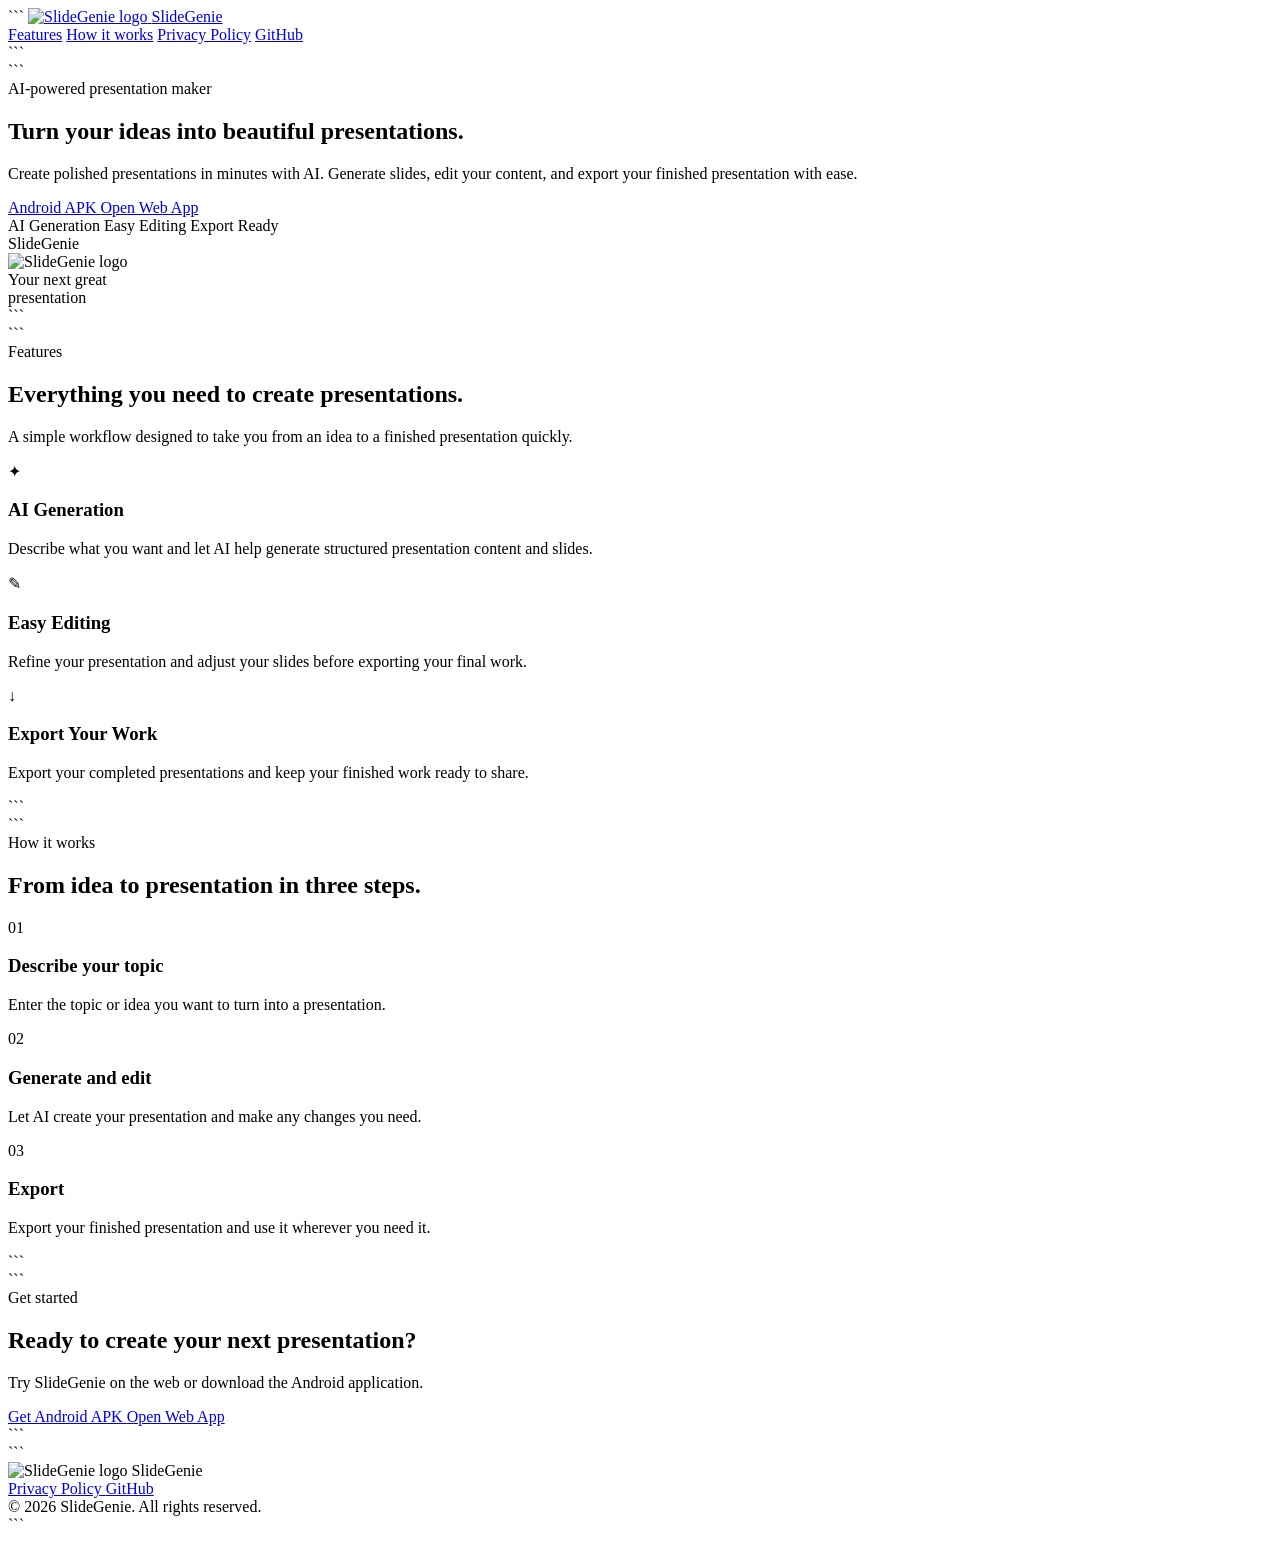
==== index.html @ 1cbf1cc2 "Create index.html" ====
<!DOCTYPE html>

<html lang="en">
<head>
  <meta charset="UTF-8">
  <meta name="viewport" content="width=device-width, initial-scale=1.0">

  <title>SlideGenie — AI Presentation Maker</title>
  <meta
    name="description"
    content="Create beautiful presentations with SlideGenie, an AI-powered presentation maker."
  >

  <link rel="icon" href="assets/slidegenie_logo.png">
  <link rel="stylesheet" href="styles.css">
</head>

<body>

<header class="navbar">
  <div class="container nav-inner">

```
<a href="./" class="brand">
  <img
    src="assets/slidegenie_logo.png"
    alt="SlideGenie logo"
    class="site-logo"
  >
  <span>SlideGenie</span>
</a>

<nav class="nav-links">
  <a href="#features">Features</a>
  <a href="#how-it-works">How it works</a>
  <a href="privacy.html">Privacy Policy</a>
  <a
    href="https://github.com/Harry-coder12/SlideGenie"
    target="_blank"
    rel="noopener noreferrer"
  >
    GitHub
  </a>
</nav>
```

  </div>
</header>

<main>

  <!-- HERO -->

  <section class="hero">
    <div class="container hero-grid">

```
  <div class="hero-content">

    <div class="eyebrow">
      AI-powered presentation maker
    </div>

    <h1>
      Turn your ideas into
      <span>beautiful presentations.</span>
    </h1>

    <p>
      Create polished presentations in minutes with AI.
      Generate slides, edit your content, and export your
      finished presentation with ease.
    </p>

    <div class="hero-buttons">

      <a
        class="btn btn-primary"
        href="https://github.com/Harry-coder12/SlideGenie/releases"
        target="_blank"
        rel="noopener noreferrer"
      >
        Android APK
      </a>

      <a class="btn btn-secondary" href="web/">
        Open Web App
      </a>

    </div>

    <div class="trust-row">
      <span>AI Generation</span>
      <span>Easy Editing</span>
      <span>Export Ready</span>
    </div>

  </div>


  <div class="hero-visual">

    <div class="presentation-card">

      <div class="presentation-topbar">
        <div class="window-dots">
          <span></span>
          <span></span>
          <span></span>
        </div>

        <span class="presentation-title">
          SlideGenie
        </span>
      </div>

      <div class="presentation-preview">

        <div class="mock-logo">
          <img
            src="assets/slidegenie_logo.png"
            alt="SlideGenie logo"
          >
        </div>

        <div class="mock-heading">
          Your next great
          <br>
          presentation
        </div>

        <div class="mock-line"></div>

        <div class="mock-small-line"></div>
        <div class="mock-small-line short"></div>

      </div>

    </div>

  </div>

</div>
```

  </section>

  <!-- FEATURES -->

  <section class="section" id="features">

```
<div class="container">

  <div class="section-heading">
    <div class="eyebrow">Features</div>

    <h2>
      Everything you need to create presentations.
    </h2>

    <p>
      A simple workflow designed to take you from an idea
      to a finished presentation quickly.
    </p>
  </div>


  <div class="feature-grid">

    <article class="feature-card">
      <div class="feature-icon">✦</div>

      <h3>AI Generation</h3>

      <p>
        Describe what you want and let AI help generate
        structured presentation content and slides.
      </p>
    </article>


    <article class="feature-card">
      <div class="feature-icon">✎</div>

      <h3>Easy Editing</h3>

      <p>
        Refine your presentation and adjust your slides
        before exporting your final work.
      </p>
    </article>


    <article class="feature-card">
      <div class="feature-icon">↓</div>

      <h3>Export Your Work</h3>

      <p>
        Export your completed presentations and keep your
        finished work ready to share.
      </p>
    </article>

  </div>

</div>
```

  </section>

  <!-- HOW IT WORKS -->

  <section class="section section-alt" id="how-it-works">

```
<div class="container">

  <div class="section-heading">
    <div class="eyebrow">How it works</div>

    <h2>
      From idea to presentation in three steps.
    </h2>
  </div>


  <div class="steps">

    <div class="step">
      <div class="step-number">01</div>

      <div>
        <h3>Describe your topic</h3>

        <p>
          Enter the topic or idea you want to turn into
          a presentation.
        </p>
      </div>
    </div>


    <div class="step">
      <div class="step-number">02</div>

      <div>
        <h3>Generate and edit</h3>

        <p>
          Let AI create your presentation and make any
          changes you need.
        </p>
      </div>
    </div>


    <div class="step">
      <div class="step-number">03</div>

      <div>
        <h3>Export</h3>

        <p>
          Export your finished presentation and use it
          wherever you need it.
        </p>
      </div>
    </div>

  </div>

</div>
```

  </section>

  <!-- CTA -->

  <section class="cta-section">

```
<div class="container">

  <div class="cta-card">

    <div>
      <div class="eyebrow">Get started</div>

      <h2>
        Ready to create your next presentation?
      </h2>

      <p>
        Try SlideGenie on the web or download the Android
        application.
      </p>
    </div>


    <div class="cta-buttons">

      <a
        class="btn btn-primary"
        href="https://github.com/Harry-coder12/SlideGenie/releases"
        target="_blank"
        rel="noopener noreferrer"
      >
        Get Android APK
      </a>

      <a class="btn btn-secondary" href="web/">
        Open Web App
      </a>

    </div>

  </div>

</div>
```

  </section>

</main>

<footer class="footer">

  <div class="container footer-inner">

```
<div class="footer-brand">
  <img
    src="assets/slidegenie_logo.png"
    alt="SlideGenie logo"
    class="footer-logo"
  >

  <span>SlideGenie</span>
</div>

<div class="footer-links">

  <a href="privacy.html">
    Privacy Policy
  </a>

  <a
    href="https://github.com/Harry-coder12/SlideGenie"
    target="_blank"
    rel="noopener noreferrer"
  >
    GitHub
  </a>

</div>

<div class="copyright">
  © 2026 SlideGenie. All rights reserved.
</div>
```

  </div>

</footer>

</body>
</html>
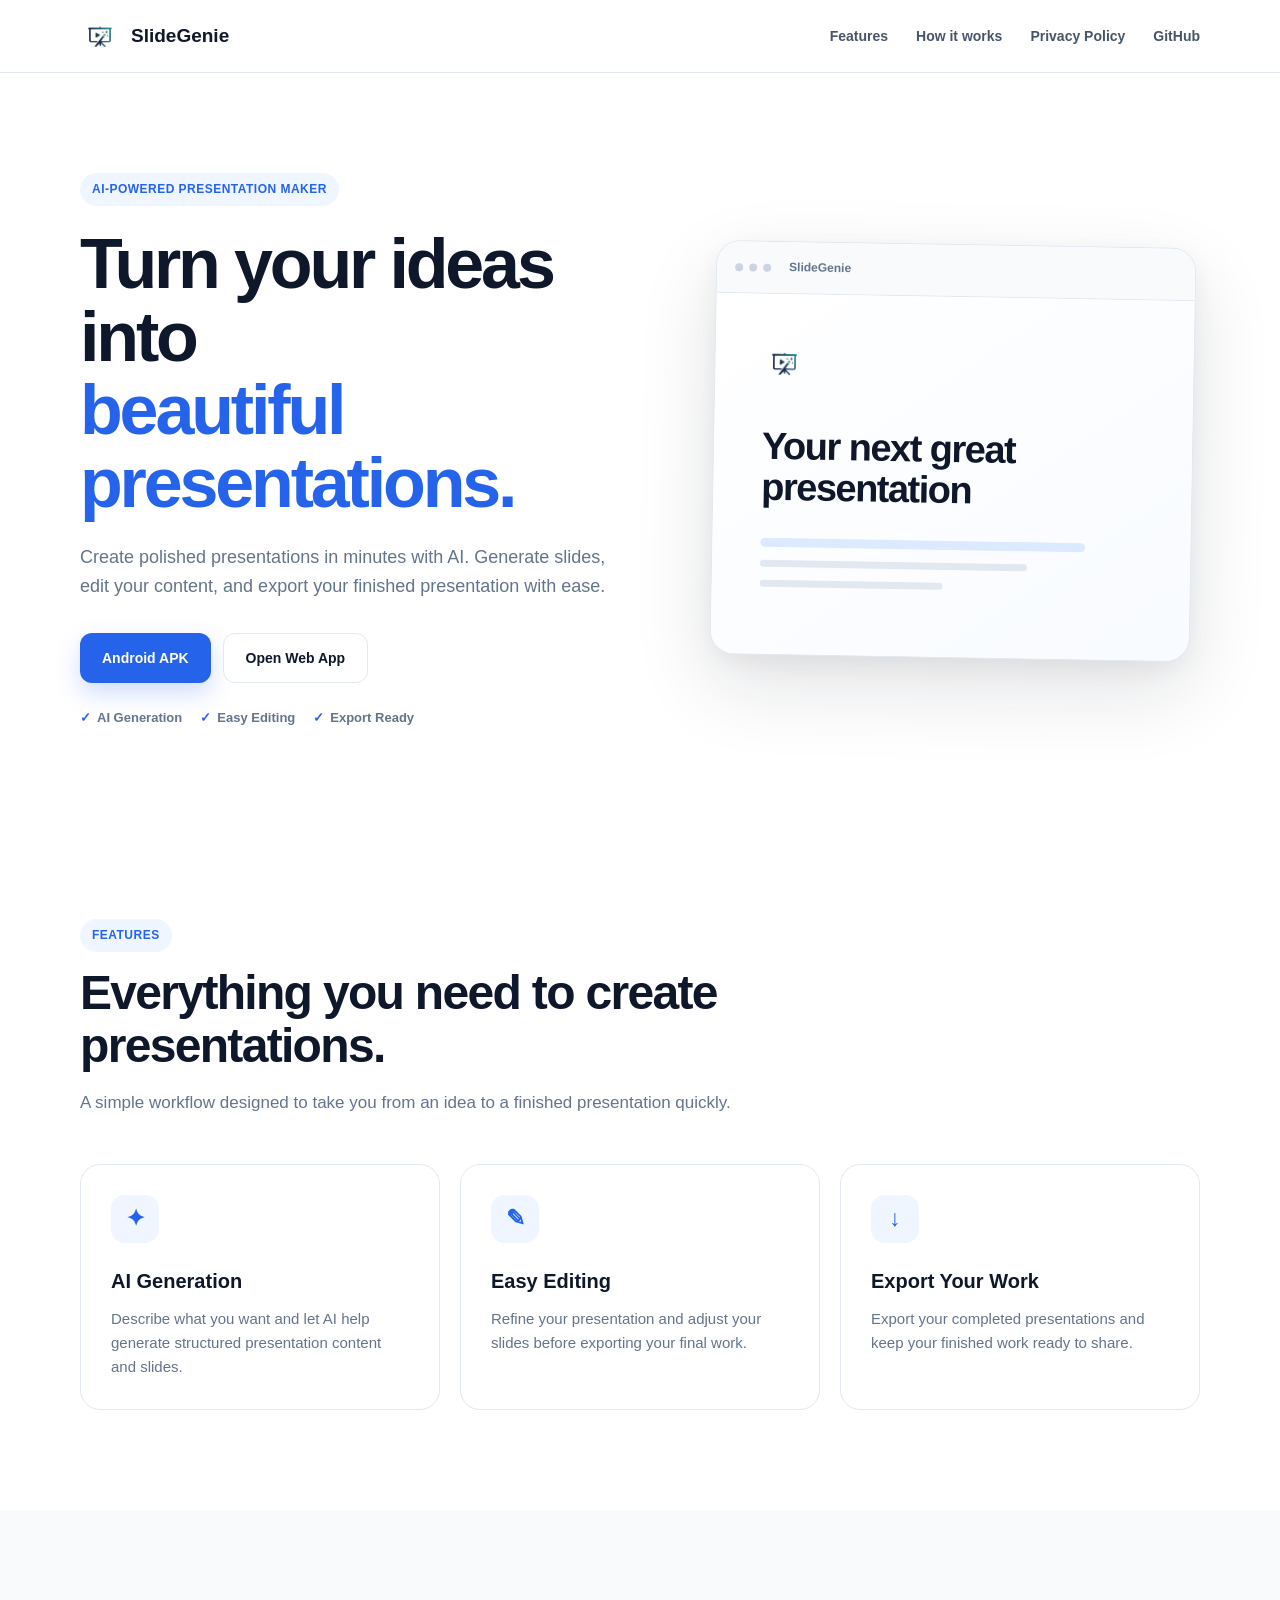
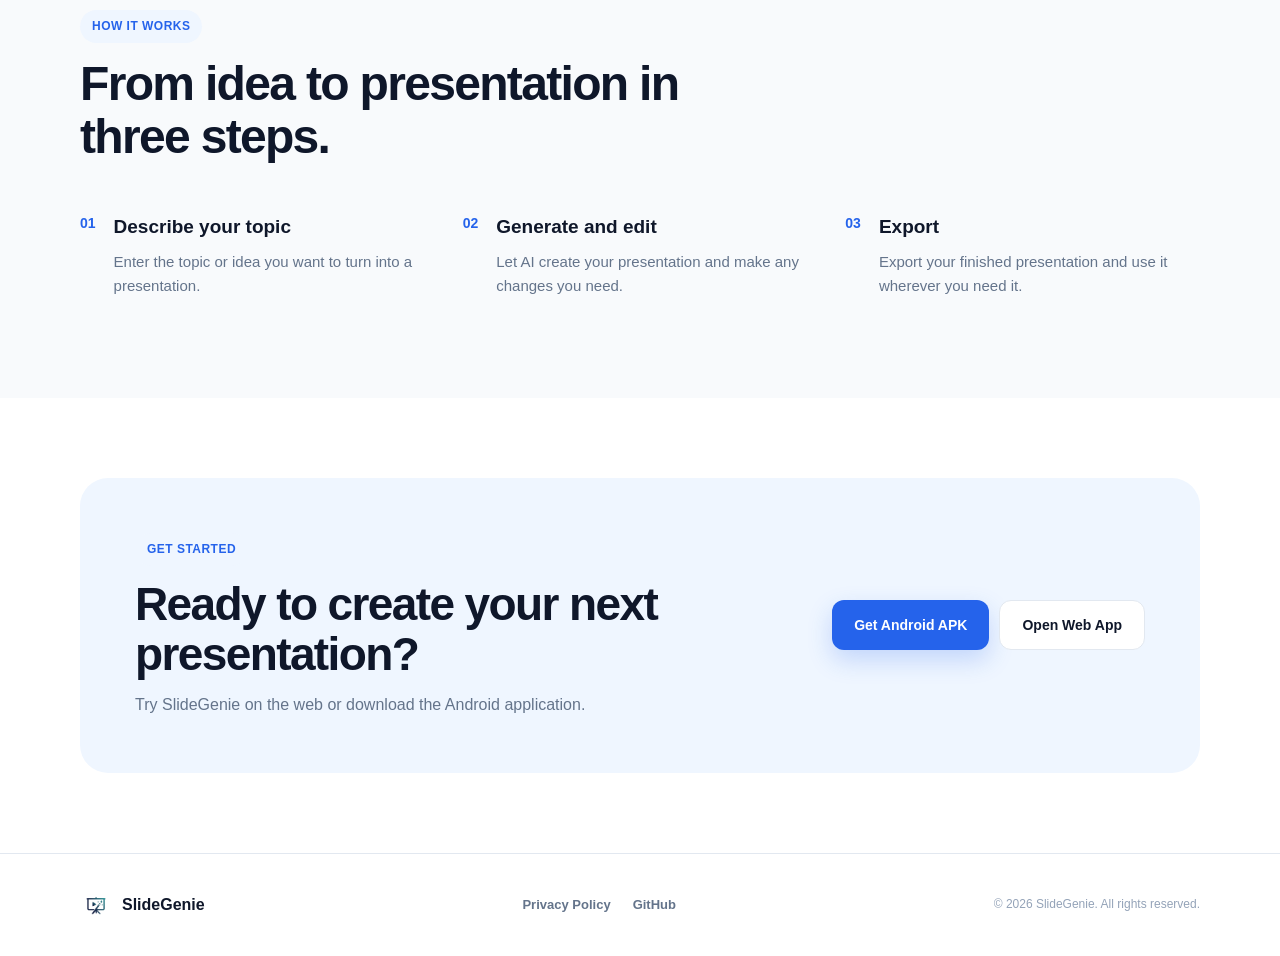
==== commit 67b98ad5: "Remove unnecessary code snippets from index.html" ====
--- a/index.html
+++ b/index.html
@@ -20,7 +20,7 @@
 <header class="navbar">
   <div class="container nav-inner">
 
-```
+
 <a href="./" class="brand">
   <img
     src="assets/slidegenie_logo.png"
@@ -42,7 +42,7 @@
     GitHub
   </a>
 </nav>
-```
+
 
   </div>
 </header>
@@ -54,7 +54,7 @@
   <section class="hero">
     <div class="container hero-grid">
 
-```
+
   <div class="hero-content">
 
     <div class="eyebrow">
@@ -141,7 +141,7 @@
   </div>
 
 </div>
-```
+
 
   </section>
 
@@ -149,7 +149,7 @@
 
   <section class="section" id="features">
 
-```
+
 <div class="container">
 
   <div class="section-heading">
@@ -206,7 +206,6 @@
   </div>
 
 </div>
-```
 
   </section>
 
@@ -214,7 +213,7 @@
 
   <section class="section section-alt" id="how-it-works">
 
-```
+
 <div class="container">
 
   <div class="section-heading">
@@ -272,7 +271,7 @@
   </div>
 
 </div>
-```
+
 
   </section>
 
@@ -280,7 +279,7 @@
 
   <section class="cta-section">
 
-```
+
 <div class="container">
 
   <div class="cta-card">
@@ -319,7 +318,7 @@
   </div>
 
 </div>
-```
+
 
   </section>
 
@@ -329,7 +328,7 @@
 
   <div class="container footer-inner">
 
-```
+
 <div class="footer-brand">
   <img
     src="assets/slidegenie_logo.png"
@@ -359,7 +358,7 @@
 <div class="copyright">
   © 2026 SlideGenie. All rights reserved.
 </div>
-```
+
 
   </div>
 
--- a/styles.css
+++ b/styles.css
@@ -0,0 +1,548 @@
+:root {
+--primary: #2563eb;
+--primary-dark: #1d4ed8;
+--text: #0f172a;
+--muted: #64748b;
+--border: #e2e8f0;
+--background: #ffffff;
+--soft: #f8fafc;
+--radius: 20px;
+}
+
+* {
+  box-sizing: border-box;
+  margin: 0;
+  padding: 0;
+  }
+
+html {
+scroll-behavior: smooth;
+}
+
+body {
+font-family:
+Inter,
+-apple-system,
+BlinkMacSystemFont,
+"Segoe UI",
+Roboto,
+Arial,
+sans-serif;
+
+color: var(--text);
+background: var(--background);
+line-height: 1.6;
+}
+
+a {
+color: inherit;
+text-decoration: none;
+}
+
+.container {
+width: min(1120px, calc(100% - 40px));
+margin: 0 auto;
+}
+
+/* NAVBAR */
+
+.navbar {
+position: sticky;
+top: 0;
+z-index: 100;
+background: rgba(255, 255, 255, 0.94);
+backdrop-filter: blur(14px);
+border-bottom: 1px solid var(--border);
+}
+
+.nav-inner {
+height: 72px;
+display: flex;
+align-items: center;
+justify-content: space-between;
+gap: 30px;
+}
+
+.brand {
+display: flex;
+align-items: center;
+gap: 11px;
+font-size: 19px;
+font-weight: 800;
+}
+
+.site-logo {
+width: 40px;
+height: 40px;
+object-fit: contain;
+border-radius: 11px;
+}
+
+.nav-links {
+display: flex;
+align-items: center;
+gap: 28px;
+color: #475569;
+font-size: 14px;
+font-weight: 600;
+}
+
+.nav-links a:hover {
+color: var(--primary);
+}
+
+/* HERO */
+
+.hero {
+padding: 100px 0 90px;
+overflow: hidden;
+}
+
+.hero-grid {
+display: grid;
+grid-template-columns: 1.05fr 0.95fr;
+align-items: center;
+gap: 80px;
+}
+
+.eyebrow {
+display: inline-flex;
+align-items: center;
+padding: 7px 12px;
+border-radius: 999px;
+background: #eff6ff;
+color: var(--primary);
+font-size: 12px;
+font-weight: 800;
+letter-spacing: 0.04em;
+text-transform: uppercase;
+}
+
+.hero h1 {
+margin-top: 22px;
+font-size: clamp(42px, 6vw, 70px);
+line-height: 1.04;
+letter-spacing: -0.045em;
+font-weight: 850;
+}
+
+.hero h1 span {
+display: block;
+color: var(--primary);
+}
+
+.hero p {
+max-width: 610px;
+margin-top: 24px;
+color: var(--muted);
+font-size: 18px;
+}
+
+.hero-buttons {
+display: flex;
+flex-wrap: wrap;
+gap: 12px;
+margin-top: 32px;
+}
+
+.btn {
+display: inline-flex;
+align-items: center;
+justify-content: center;
+min-height: 50px;
+padding: 0 22px;
+border-radius: 12px;
+font-size: 14px;
+font-weight: 750;
+transition:
+transform 0.2s ease,
+box-shadow 0.2s ease,
+background 0.2s ease;
+}
+
+.btn:hover {
+transform: translateY(-2px);
+}
+
+.btn-primary {
+background: var(--primary);
+color: white;
+box-shadow: 0 10px 25px rgba(37, 99, 235, 0.22);
+}
+
+.btn-primary:hover {
+background: var(--primary-dark);
+}
+
+.btn-secondary {
+background: white;
+color: var(--text);
+border: 1px solid var(--border);
+}
+
+.btn-secondary:hover {
+box-shadow: 0 10px 25px rgba(15, 23, 42, 0.08);
+}
+
+.trust-row {
+display: flex;
+flex-wrap: wrap;
+gap: 18px;
+margin-top: 25px;
+color: #64748b;
+font-size: 13px;
+font-weight: 600;
+}
+
+.trust-row span::before {
+content: "✓";
+margin-right: 6px;
+color: var(--primary);
+}
+
+/* HERO VISUAL */
+
+.hero-visual {
+display: flex;
+justify-content: center;
+}
+
+.presentation-card {
+width: min(100%, 480px);
+border: 1px solid var(--border);
+border-radius: 24px;
+background: white;
+overflow: hidden;
+box-shadow:
+0 30px 80px rgba(15, 23, 42, 0.12),
+0 8px 25px rgba(15, 23, 42, 0.05);
+transform: rotate(1deg);
+}
+
+.presentation-topbar {
+height: 52px;
+display: flex;
+align-items: center;
+gap: 18px;
+padding: 0 18px;
+border-bottom: 1px solid var(--border);
+background: #f8fafc;
+}
+
+.window-dots {
+display: flex;
+gap: 6px;
+}
+
+.window-dots span {
+width: 8px;
+height: 8px;
+border-radius: 50%;
+background: #cbd5e1;
+}
+
+.presentation-title {
+color: #64748b;
+font-size: 12px;
+font-weight: 700;
+}
+
+.presentation-preview {
+min-height: 360px;
+padding: 48px;
+background: linear-gradient(
+145deg,
+#ffffff 0%,
+#f8fbff 100%
+);
+}
+
+.mock-logo {
+display: flex;
+align-items: center;
+margin-bottom: 42px;
+}
+
+.mock-logo img {
+width: 42px;
+height: 42px;
+object-fit: contain;
+border-radius: 10px;
+}
+
+.mock-heading {
+font-size: 38px;
+line-height: 1.08;
+font-weight: 850;
+letter-spacing: -0.04em;
+}
+
+.mock-line {
+width: 85%;
+height: 9px;
+margin-top: 30px;
+border-radius: 10px;
+background: #dbeafe;
+}
+
+.mock-small-line {
+width: 70%;
+height: 7px;
+margin-top: 13px;
+border-radius: 10px;
+background: #e2e8f0;
+}
+
+.mock-small-line.short {
+width: 48%;
+}
+
+/* SECTIONS */
+
+.section {
+padding: 100px 0;
+}
+
+.section-alt {
+background: var(--soft);
+}
+
+.section-heading {
+max-width: 700px;
+margin-bottom: 48px;
+}
+
+.section-heading h2 {
+margin-top: 15px;
+font-size: clamp(32px, 4vw, 48px);
+line-height: 1.1;
+letter-spacing: -0.035em;
+}
+
+.section-heading p {
+margin-top: 16px;
+color: var(--muted);
+font-size: 17px;
+}
+
+/* FEATURES */
+
+.feature-grid {
+display: grid;
+grid-template-columns: repeat(3, 1fr);
+gap: 20px;
+}
+
+.feature-card {
+padding: 30px;
+border: 1px solid var(--border);
+border-radius: var(--radius);
+background: white;
+}
+
+.feature-icon {
+width: 48px;
+height: 48px;
+display: flex;
+align-items: center;
+justify-content: center;
+border-radius: 14px;
+background: #eff6ff;
+color: var(--primary);
+font-size: 23px;
+font-weight: 800;
+}
+
+.feature-card h3 {
+margin-top: 22px;
+font-size: 20px;
+}
+
+.feature-card p {
+margin-top: 10px;
+color: var(--muted);
+font-size: 15px;
+}
+
+/* STEPS */
+
+.steps {
+display: grid;
+grid-template-columns: repeat(3, 1fr);
+gap: 28px;
+}
+
+.step {
+display: flex;
+gap: 18px;
+}
+
+.step-number {
+flex-shrink: 0;
+color: var(--primary);
+font-size: 14px;
+font-weight: 850;
+}
+
+.step h3 {
+font-size: 19px;
+}
+
+.step p {
+margin-top: 8px;
+color: var(--muted);
+font-size: 15px;
+}
+
+/* CTA */
+
+.cta-section {
+padding: 80px 0;
+}
+
+.cta-card {
+display: flex;
+align-items: center;
+justify-content: space-between;
+gap: 40px;
+padding: 55px;
+border-radius: 28px;
+background: #eff6ff;
+}
+
+.cta-card h2 {
+max-width: 650px;
+margin-top: 14px;
+font-size: clamp(30px, 4vw, 46px);
+line-height: 1.08;
+letter-spacing: -0.035em;
+}
+
+.cta-card p {
+margin-top: 13px;
+color: var(--muted);
+}
+
+.cta-buttons {
+display: flex;
+flex-wrap: wrap;
+gap: 10px;
+flex-shrink: 0;
+}
+
+/* FOOTER */
+
+.footer {
+padding: 35px 0;
+border-top: 1px solid var(--border);
+}
+
+.footer-inner {
+display: flex;
+align-items: center;
+justify-content: space-between;
+gap: 25px;
+flex-wrap: wrap;
+}
+
+.footer-brand {
+display: flex;
+align-items: center;
+gap: 10px;
+font-weight: 800;
+}
+
+.footer-logo {
+width: 32px;
+height: 32px;
+object-fit: contain;
+border-radius: 8px;
+}
+
+.footer-links {
+display: flex;
+gap: 22px;
+color: #64748b;
+font-size: 13px;
+font-weight: 600;
+}
+
+.footer-links a:hover {
+color: var(--primary);
+}
+
+.copyright {
+color: #94a3b8;
+font-size: 12px;
+}
+
+/* RESPONSIVE */
+
+@media (max-width: 900px) {
+
+.hero {
+padding: 70px 0;
+}
+
+.hero-grid {
+grid-template-columns: 1fr;
+gap: 55px;
+}
+
+.hero-visual {
+justify-content: flex-start;
+}
+
+.feature-grid,
+.steps {
+grid-template-columns: 1fr;
+}
+
+.cta-card {
+flex-direction: column;
+align-items: flex-start;
+}
+
+}
+
+@media (max-width: 650px) {
+
+.container {
+width: min(100% - 28px, 1120px);
+}
+
+.nav-inner {
+height: 64px;
+}
+
+.nav-links {
+display: none;
+}
+
+.hero h1 {
+font-size: 43px;
+}
+
+.hero p {
+font-size: 16px;
+}
+
+.presentation-preview {
+min-height: 300px;
+padding: 32px;
+}
+
+.mock-heading {
+font-size: 29px;
+}
+
+.cta-card {
+padding: 32px;
+}
+
+.footer-inner {
+align-items: flex-start;
+flex-direction: column;
+}
+
+}
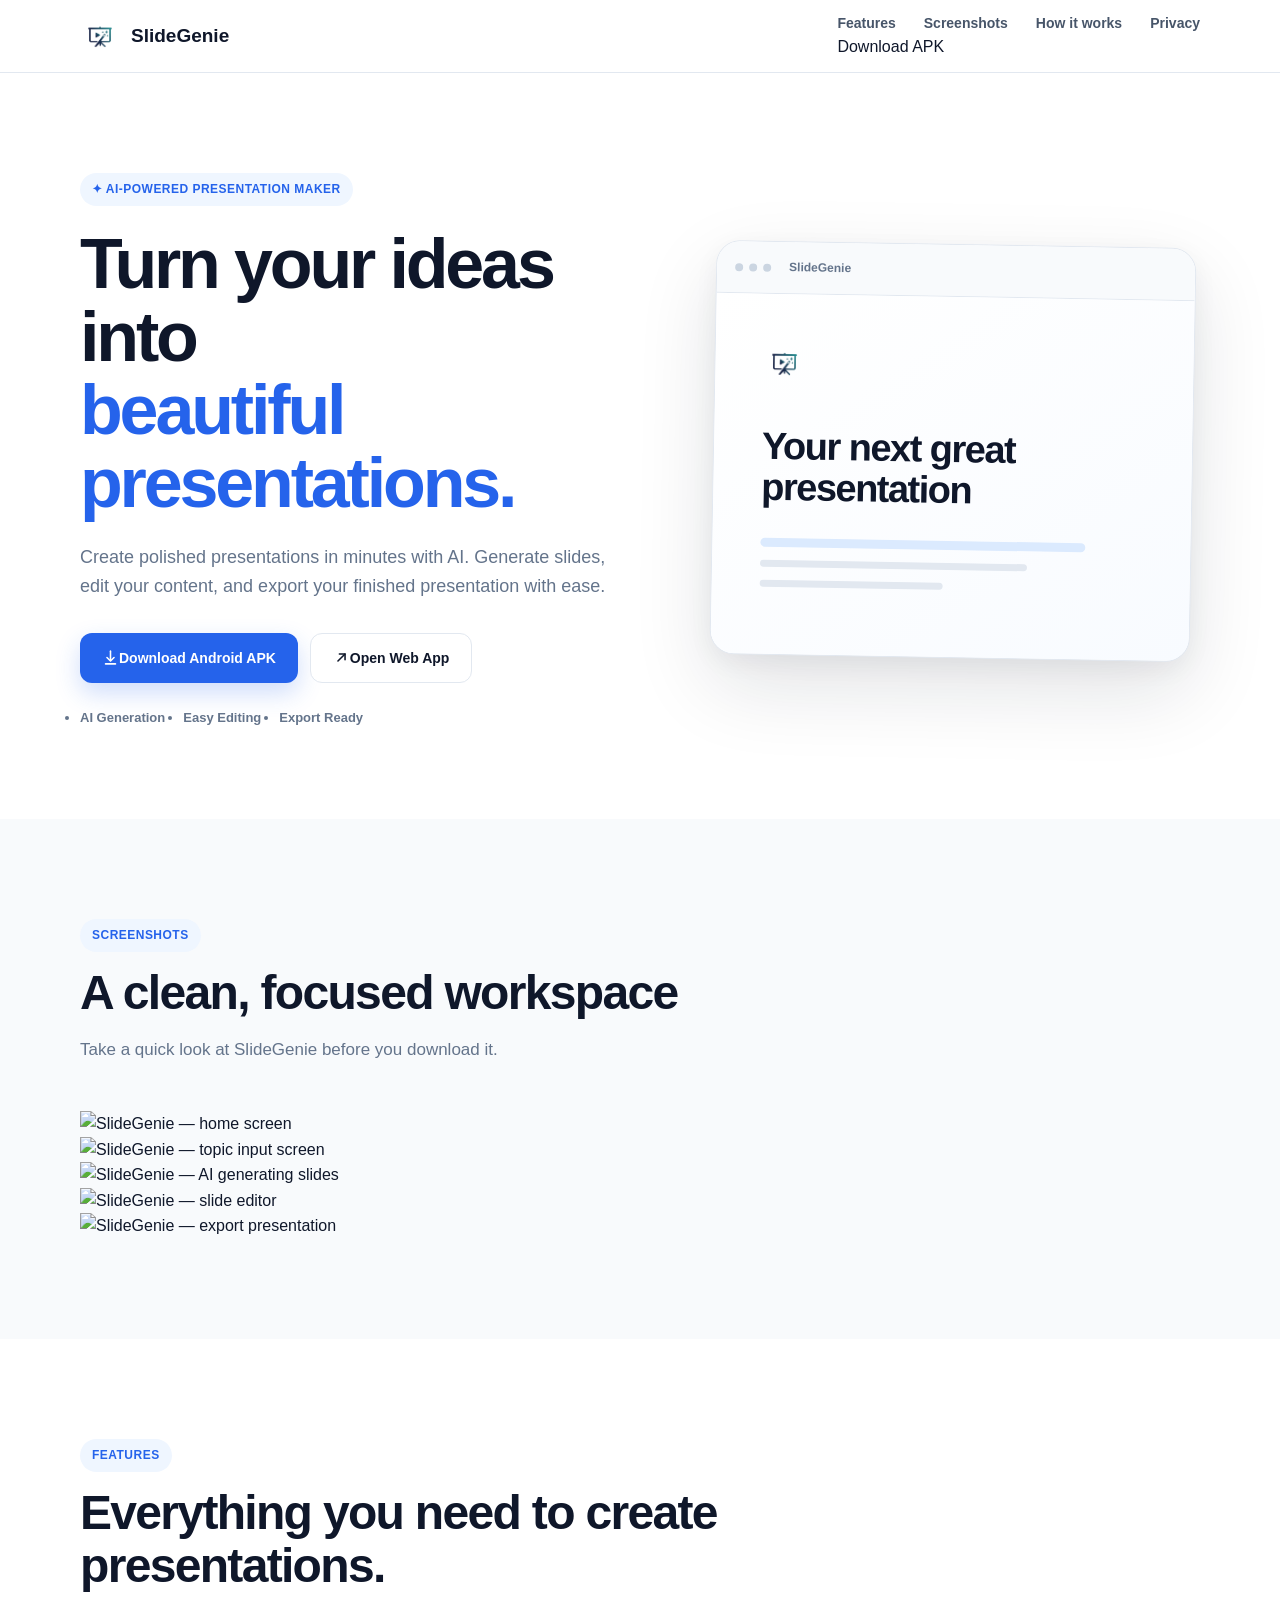
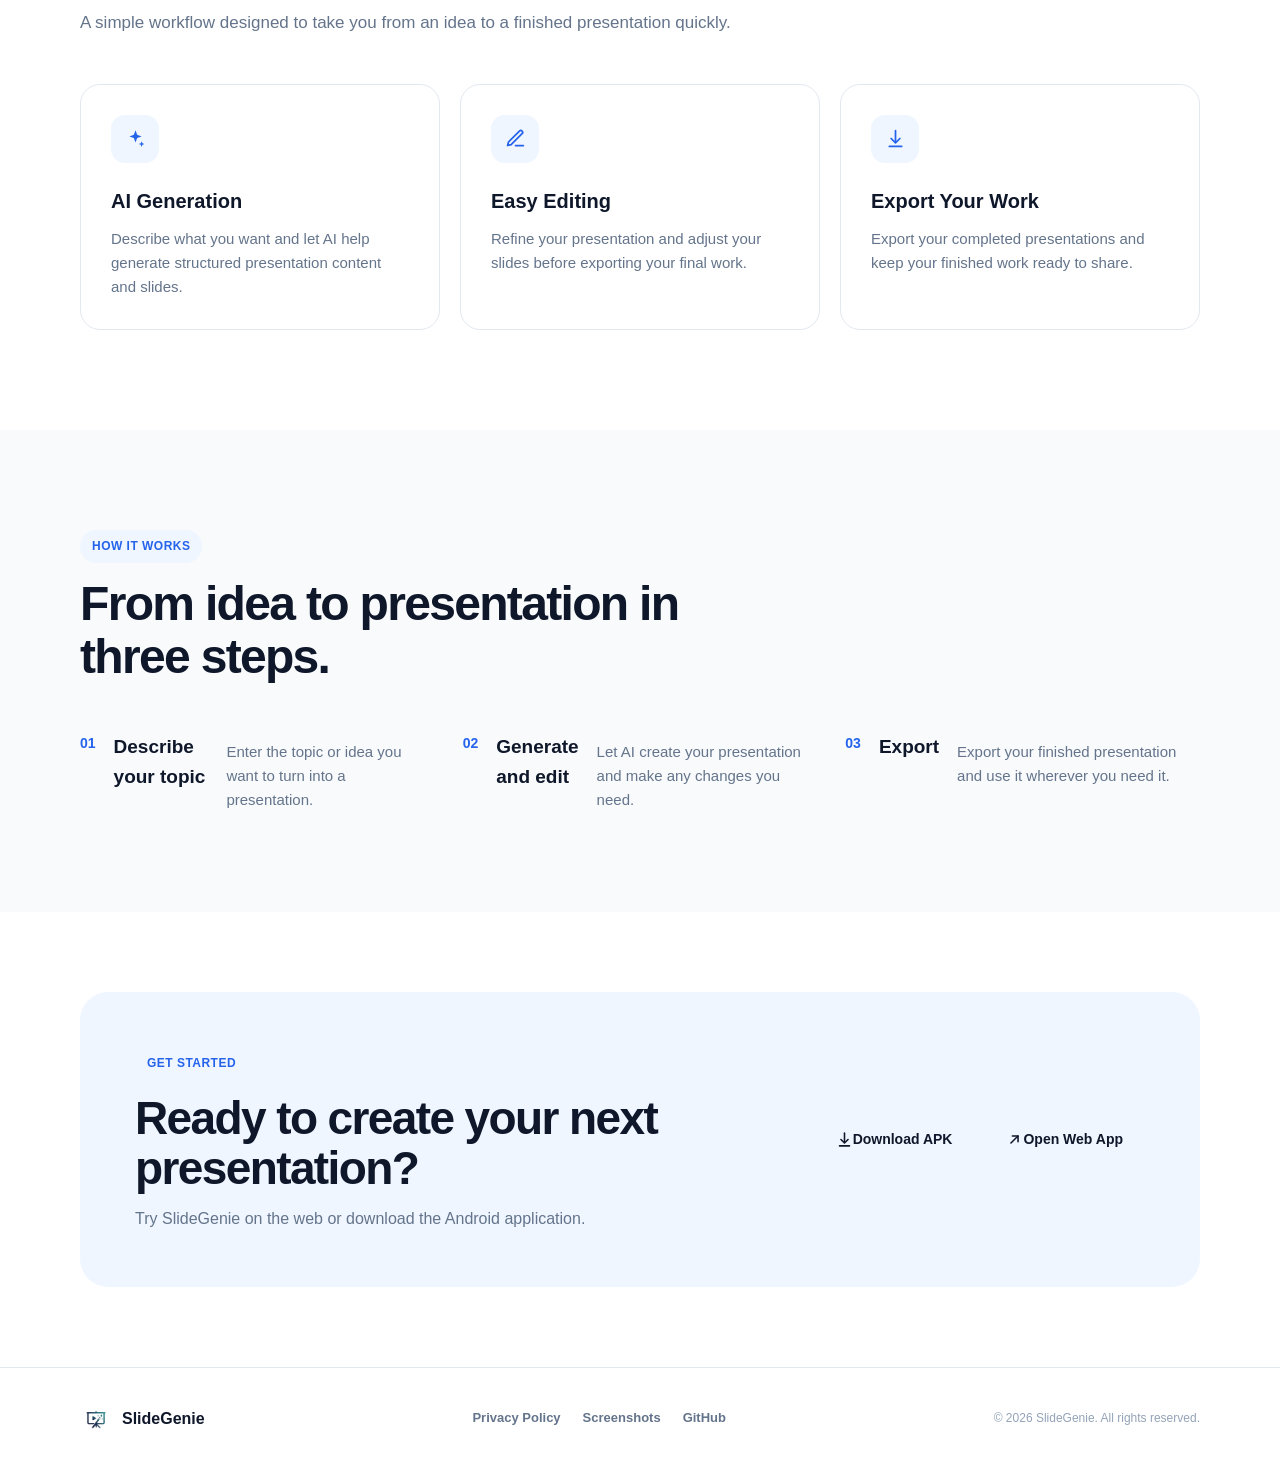
==== commit 91266124: "Update index.html" ====
--- a/index.html
+++ b/index.html
@@ -1,5 +1,4 @@
 <!DOCTYPE html>
-
 <html lang="en">
 <head>
   <meta charset="UTF-8">
@@ -10,6 +9,7 @@
     name="description"
     content="Create beautiful presentations with SlideGenie, an AI-powered presentation maker."
   >
+  <meta name="theme-color" content="#2563eb">
 
   <link rel="icon" href="assets/slidegenie_logo.png">
   <link rel="stylesheet" href="styles.css">
@@ -17,351 +17,405 @@
 
 <body>
 
+<!-- ================= NAVBAR ================= -->
 <header class="navbar">
   <div class="container nav-inner">
 
-
-<a href="./" class="brand">
-  <img
-    src="assets/slidegenie_logo.png"
-    alt="SlideGenie logo"
-    class="site-logo"
-  >
-  <span>SlideGenie</span>
-</a>
-
-<nav class="nav-links">
-  <a href="#features">Features</a>
-  <a href="#how-it-works">How it works</a>
-  <a href="privacy.html">Privacy Policy</a>
-  <a
-    href="https://github.com/Harry-coder12/SlideGenie"
-    target="_blank"
-    rel="noopener noreferrer"
-  >
-    GitHub
-  </a>
-</nav>
-
-
-  </div>
-</header>
-
-<main>
-
-  <!-- HERO -->
-
-  <section class="hero">
-    <div class="container hero-grid">
-
-
-  <div class="hero-content">
-
-    <div class="eyebrow">
-      AI-powered presentation maker
-    </div>
-
-    <h1>
-      Turn your ideas into
-      <span>beautiful presentations.</span>
-    </h1>
-
-    <p>
-      Create polished presentations in minutes with AI.
-      Generate slides, edit your content, and export your
-      finished presentation with ease.
-    </p>
-
-    <div class="hero-buttons">
+    <a href="./" class="brand">
+      <img src="assets/slidegenie_logo.png" alt="SlideGenie logo" class="site-logo">
+      <span>SlideGenie</span>
+    </a>
+
+    <div class="nav-right">
+      <nav class="nav-links">
+        <a href="#features">Features</a>
+        <a href="#screenshots">Screenshots</a>
+        <a href="#how-it-works">How it works</a>
+        <a href="privacy.html">Privacy</a>
+      </nav>
 
       <a
-        class="btn btn-primary"
+        class="nav-cta"
         href="https://github.com/Harry-coder12/SlideGenie/releases"
         target="_blank"
         rel="noopener noreferrer"
       >
-        Android APK
+        Download APK
       </a>
-
-      <a class="btn btn-secondary" href="web/">
-        Open Web App
-      </a>
-
-    </div>
-
-    <div class="trust-row">
-      <span>AI Generation</span>
-      <span>Easy Editing</span>
-      <span>Export Ready</span>
     </div>
 
   </div>
-
-
-  <div class="hero-visual">
-
-    <div class="presentation-card">
-
-      <div class="presentation-topbar">
-        <div class="window-dots">
-          <span></span>
-          <span></span>
-          <span></span>
-        </div>
-
-        <span class="presentation-title">
-          SlideGenie
-        </span>
-      </div>
-
-      <div class="presentation-preview">
-
-        <div class="mock-logo">
-          <img
-            src="assets/slidegenie_logo.png"
-            alt="SlideGenie logo"
+</header>
+
+<main>
+
+  <!-- ================= HERO ================= -->
+  <section class="hero">
+    <div class="container hero-grid">
+
+      <div class="hero-content">
+
+        <span class="eyebrow">✦ AI-powered presentation maker</span>
+
+        <h1>
+          Turn your ideas into
+          <span class="grad">beautiful presentations.</span>
+        </h1>
+
+        <p>
+          Create polished presentations in minutes with AI.
+          Generate slides, edit your content, and export your
+          finished presentation with ease.
+        </p>
+
+        <div class="hero-buttons">
+
+          <a
+            class="btn btn-primary"
+            href="https://github.com/Harry-coder12/SlideGenie/releases"
+            target="_blank"
+            rel="noopener noreferrer"
           >
-        </div>
-
-        <div class="mock-heading">
-          Your next great
-          <br>
-          presentation
-        </div>
-
-        <div class="mock-line"></div>
-
-        <div class="mock-small-line"></div>
-        <div class="mock-small-line short"></div>
-
-      </div>
-
-    </div>
-
-  </div>
-
-</div>
-
-
+            <svg width="17" height="17" viewBox="0 0 24 24" fill="none"
+                 stroke="currentColor" stroke-width="2.2"
+                 stroke-linecap="round" stroke-linejoin="round" aria-hidden="true">
+              <path d="M12 3v12"/>
+              <path d="m7 12 5 5 5-5"/>
+              <path d="M5 21h14"/>
+            </svg>
+            Download Android APK
+          </a>
+
+          <a class="btn btn-secondary" href="web/">
+            <svg width="17" height="17" viewBox="0 0 24 24" fill="none"
+                 stroke="currentColor" stroke-width="2.2"
+                 stroke-linecap="round" stroke-linejoin="round" aria-hidden="true">
+              <path d="M7 17 17 7"/>
+              <path d="M9 7h8v8"/>
+            </svg>
+            Open Web App
+          </a>
+
+        </div>
+
+        <ul class="trust-row">
+          <li>AI Generation</li>
+          <li>Easy Editing</li>
+          <li>Export Ready</li>
+        </ul>
+
+      </div>
+
+      <div class="hero-visual">
+
+        <div class="presentation-card">
+
+          <div class="presentation-topbar">
+            <div class="window-dots">
+              <span></span>
+              <span></span>
+              <span></span>
+            </div>
+            <span class="presentation-title">SlideGenie</span>
+          </div>
+
+          <div class="presentation-preview">
+
+            <div class="mock-logo">
+              <img src="assets/slidegenie_logo.png" alt="SlideGenie logo">
+            </div>
+
+            <div class="mock-heading">
+              Your next great
+              <br>
+              presentation
+            </div>
+
+            <div class="mock-line"></div>
+
+            <div class="mock-small-line"></div>
+            <div class="mock-small-line short"></div>
+
+          </div>
+
+        </div>
+
+      </div>
+
+    </div>
   </section>
 
-  <!-- FEATURES -->
-
+  <!-- ================= SCREENSHOTS ================= -->
+  <section class="section section-alt" id="screenshots">
+    <div class="container">
+
+      <div class="section-heading center">
+        <span class="eyebrow">Screenshots</span>
+        <h2>A clean, focused workspace</h2>
+        <p>Take a quick look at SlideGenie before you download it.</p>
+      </div>
+
+      <!-- ==========================================================
+           APNI 5 SCREENSHOTS YAHAN LAGAYE
+           assets/screenshot-1.png  →  assets/screenshot-5.png
+           Best result: sab same size (e.g. 1080 × 2340)
+           ========================================================== -->
+      <div class="shots">
+
+        <figure class="shot">
+          <div class="phone">
+            <span class="notch"></span>
+            <div class="phone-screen">
+              <img
+                src="assets/screenshot-1.png"
+                alt="SlideGenie — home screen"
+                loading="lazy"
+                onerror="this.closest('.phone-screen').classList.add('is-empty')"
+              >
+            </div>
+          </div>
+        </figure>
+
+        <figure class="shot">
+          <div class="phone">
+            <span class="notch"></span>
+            <div class="phone-screen">
+              <img
+                src="assets/screenshot-2.png"
+                alt="SlideGenie — topic input screen"
+                loading="lazy"
+                onerror="this.closest('.phone-screen').classList.add('is-empty')"
+              >
+            </div>
+          </div>
+        </figure>
+
+        <figure class="shot">
+          <div class="phone">
+            <span class="notch"></span>
+            <div class="phone-screen">
+              <img
+                src="assets/screenshot-3.png"
+                alt="SlideGenie — AI generating slides"
+                loading="lazy"
+                onerror="this.closest('.phone-screen').classList.add('is-empty')"
+              >
+            </div>
+          </div>
+        </figure>
+
+        <figure class="shot">
+          <div class="phone">
+            <span class="notch"></span>
+            <div class="phone-screen">
+              <img
+                src="assets/screenshot-4.png"
+                alt="SlideGenie — slide editor"
+                loading="lazy"
+                onerror="this.closest('.phone-screen').classList.add('is-empty')"
+              >
+            </div>
+          </div>
+        </figure>
+
+        <figure class="shot">
+          <div class="phone">
+            <span class="notch"></span>
+            <div class="phone-screen">
+              <img
+                src="assets/screenshot-5.png"
+                alt="SlideGenie — export presentation"
+                loading="lazy"
+                onerror="this.closest('.phone-screen').classList.add('is-empty')"
+              >
+            </div>
+          </div>
+        </figure>
+
+      </div>
+
+    </div>
+  </section>
+
+  <!-- ================= FEATURES ================= -->
   <section class="section" id="features">
-
-
-<div class="container">
-
-  <div class="section-heading">
-    <div class="eyebrow">Features</div>
-
-    <h2>
-      Everything you need to create presentations.
-    </h2>
-
-    <p>
-      A simple workflow designed to take you from an idea
-      to a finished presentation quickly.
-    </p>
-  </div>
-
-
-  <div class="feature-grid">
-
-    <article class="feature-card">
-      <div class="feature-icon">✦</div>
-
-      <h3>AI Generation</h3>
-
-      <p>
-        Describe what you want and let AI help generate
-        structured presentation content and slides.
-      </p>
-    </article>
-
-
-    <article class="feature-card">
-      <div class="feature-icon">✎</div>
-
-      <h3>Easy Editing</h3>
-
-      <p>
-        Refine your presentation and adjust your slides
-        before exporting your final work.
-      </p>
-    </article>
-
-
-    <article class="feature-card">
-      <div class="feature-icon">↓</div>
-
-      <h3>Export Your Work</h3>
-
-      <p>
-        Export your completed presentations and keep your
-        finished work ready to share.
-      </p>
-    </article>
-
-  </div>
-
-</div>
-
+    <div class="container">
+
+      <div class="section-heading">
+        <span class="eyebrow">Features</span>
+        <h2>Everything you need to create presentations.</h2>
+        <p>
+          A simple workflow designed to take you from an idea
+          to a finished presentation quickly.
+        </p>
+      </div>
+
+      <div class="feature-grid">
+
+        <article class="feature-card">
+          <div class="feature-icon">
+            <svg width="21" height="21" viewBox="0 0 24 24" fill="currentColor" aria-hidden="true">
+              <path d="M12 2.6l1.9 5.1 5.1 1.9-5.1 1.9L12 16.6l-1.9-5.1L5 9.6l5.1-1.9L12 2.6z"/>
+              <path d="M19 15l.9 2.4 2.4.9-2.4.9-.9 2.4-.9-2.4-2.4-.9 2.4-.9L19 15z"/>
+            </svg>
+          </div>
+
+          <h3>AI Generation</h3>
+          <p>
+            Describe what you want and let AI help generate
+            structured presentation content and slides.
+          </p>
+        </article>
+
+        <article class="feature-card">
+          <div class="feature-icon">
+            <svg width="21" height="21" viewBox="0 0 24 24" fill="none"
+                 stroke="currentColor" stroke-width="2"
+                 stroke-linecap="round" stroke-linejoin="round" aria-hidden="true">
+              <path d="M12 20h9"/>
+              <path d="M16.5 3.5a2.12 2.12 0 0 1 3 3L7 19l-4 1 1-4Z"/>
+            </svg>
+          </div>
+
+          <h3>Easy Editing</h3>
+          <p>
+            Refine your presentation and adjust your slides
+            before exporting your final work.
+          </p>
+        </article>
+
+        <article class="feature-card">
+          <div class="feature-icon">
+            <svg width="21" height="21" viewBox="0 0 24 24" fill="none"
+                 stroke="currentColor" stroke-width="2"
+                 stroke-linecap="round" stroke-linejoin="round" aria-hidden="true">
+              <path d="M12 3v12"/>
+              <path d="m7 12 5 5 5-5"/>
+              <path d="M5 21h14"/>
+            </svg>
+          </div>
+
+          <h3>Export Your Work</h3>
+          <p>
+            Export your completed presentations and keep your
+            finished work ready to share.
+          </p>
+        </article>
+
+      </div>
+
+    </div>
   </section>
 
-  <!-- HOW IT WORKS -->
-
+  <!-- ================= HOW IT WORKS ================= -->
   <section class="section section-alt" id="how-it-works">
-
-
-<div class="container">
-
-  <div class="section-heading">
-    <div class="eyebrow">How it works</div>
-
-    <h2>
-      From idea to presentation in three steps.
-    </h2>
-  </div>
-
-
-  <div class="steps">
-
-    <div class="step">
-      <div class="step-number">01</div>
-
-      <div>
-        <h3>Describe your topic</h3>
-
-        <p>
-          Enter the topic or idea you want to turn into
-          a presentation.
-        </p>
-      </div>
-    </div>
-
-
-    <div class="step">
-      <div class="step-number">02</div>
-
-      <div>
-        <h3>Generate and edit</h3>
-
-        <p>
-          Let AI create your presentation and make any
-          changes you need.
-        </p>
-      </div>
-    </div>
-
-
-    <div class="step">
-      <div class="step-number">03</div>
-
-      <div>
-        <h3>Export</h3>
-
-        <p>
-          Export your finished presentation and use it
-          wherever you need it.
-        </p>
-      </div>
-    </div>
-
-  </div>
-
-</div>
-
-
+    <div class="container">
+
+      <div class="section-heading">
+        <span class="eyebrow">How it works</span>
+        <h2>From idea to presentation in three steps.</h2>
+      </div>
+
+      <div class="steps">
+
+        <div class="step">
+          <div class="step-number">01</div>
+          <h3>Describe your topic</h3>
+          <p>Enter the topic or idea you want to turn into a presentation.</p>
+        </div>
+
+        <div class="step">
+          <div class="step-number">02</div>
+          <h3>Generate and edit</h3>
+          <p>Let AI create your presentation and make any changes you need.</p>
+        </div>
+
+        <div class="step">
+          <div class="step-number">03</div>
+          <h3>Export</h3>
+          <p>Export your finished presentation and use it wherever you need it.</p>
+        </div>
+
+      </div>
+
+    </div>
   </section>
 
-  <!-- CTA -->
-
+  <!-- ================= CTA ================= -->
   <section class="cta-section">
-
-
-<div class="container">
-
-  <div class="cta-card">
-
-    <div>
-      <div class="eyebrow">Get started</div>
-
-      <h2>
-        Ready to create your next presentation?
-      </h2>
-
-      <p>
-        Try SlideGenie on the web or download the Android
-        application.
-      </p>
-    </div>
-
-
-    <div class="cta-buttons">
-
+    <div class="container">
+
+      <div class="cta-card">
+
+        <div class="cta-text">
+          <span class="eyebrow">Get started</span>
+          <h2>Ready to create your next presentation?</h2>
+          <p>Try SlideGenie on the web or download the Android application.</p>
+        </div>
+
+        <div class="cta-buttons">
+
+          <a
+            class="btn btn-light"
+            href="https://github.com/Harry-coder12/SlideGenie/releases"
+            target="_blank"
+            rel="noopener noreferrer"
+          >
+            <svg width="17" height="17" viewBox="0 0 24 24" fill="none"
+                 stroke="currentColor" stroke-width="2.2"
+                 stroke-linecap="round" stroke-linejoin="round" aria-hidden="true">
+              <path d="M12 3v12"/>
+              <path d="m7 12 5 5 5-5"/>
+              <path d="M5 21h14"/>
+            </svg>
+            Download APK
+          </a>
+
+          <a class="btn btn-outline" href="web/">
+            <svg width="17" height="17" viewBox="0 0 24 24" fill="none"
+                 stroke="currentColor" stroke-width="2.2"
+                 stroke-linecap="round" stroke-linejoin="round" aria-hidden="true">
+              <path d="M7 17 17 7"/>
+              <path d="M9 7h8v8"/>
+            </svg>
+            Open Web App
+          </a>
+
+        </div>
+
+      </div>
+
+    </div>
+  </section>
+
+</main>
+
+<!-- ================= FOOTER ================= -->
+<footer class="footer">
+  <div class="container footer-inner">
+
+    <div class="footer-brand">
+      <img src="assets/slidegenie_logo.png" alt="SlideGenie logo" class="footer-logo">
+      <span>SlideGenie</span>
+    </div>
+
+    <div class="footer-links">
+      <a href="privacy.html">Privacy Policy</a>
+      <a href="#screenshots">Screenshots</a>
       <a
-        class="btn btn-primary"
-        href="https://github.com/Harry-coder12/SlideGenie/releases"
+        href="https://github.com/Harry-coder12/SlideGenie"
         target="_blank"
         rel="noopener noreferrer"
       >
-        Get Android APK
+        GitHub
       </a>
-
-      <a class="btn btn-secondary" href="web/">
-        Open Web App
-      </a>
-
+    </div>
+
+    <div class="copyright">
+      © 2026 SlideGenie. All rights reserved.
     </div>
 
   </div>
-
-</div>
-
-
-  </section>
-
-</main>
-
-<footer class="footer">
-
-  <div class="container footer-inner">
-
-
-<div class="footer-brand">
-  <img
-    src="assets/slidegenie_logo.png"
-    alt="SlideGenie logo"
-    class="footer-logo"
-  >
-
-  <span>SlideGenie</span>
-</div>
-
-<div class="footer-links">
-
-  <a href="privacy.html">
-    Privacy Policy
-  </a>
-
-  <a
-    href="https://github.com/Harry-coder12/SlideGenie"
-    target="_blank"
-    rel="noopener noreferrer"
-  >
-    GitHub
-  </a>
-
-</div>
-
-<div class="copyright">
-  © 2026 SlideGenie. All rights reserved.
-</div>
-
-
-  </div>
-
 </footer>
 
 </body>
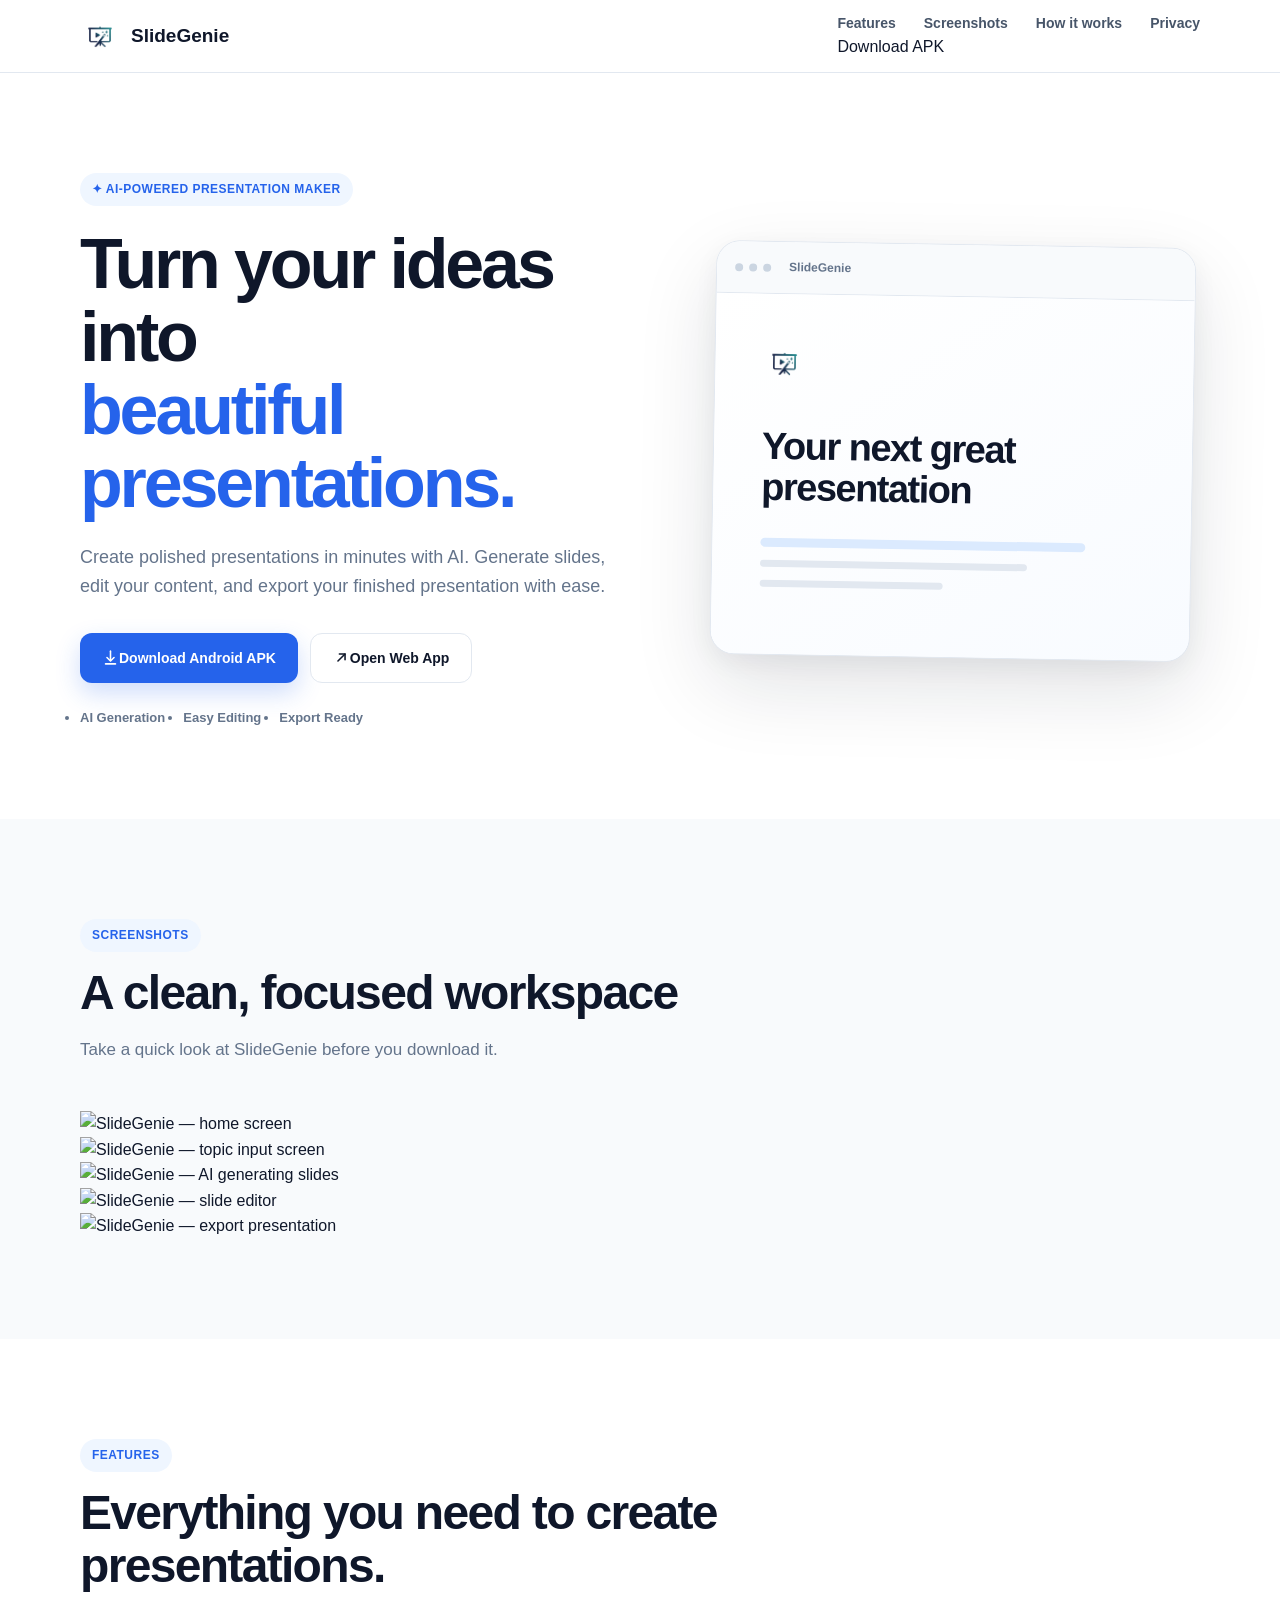
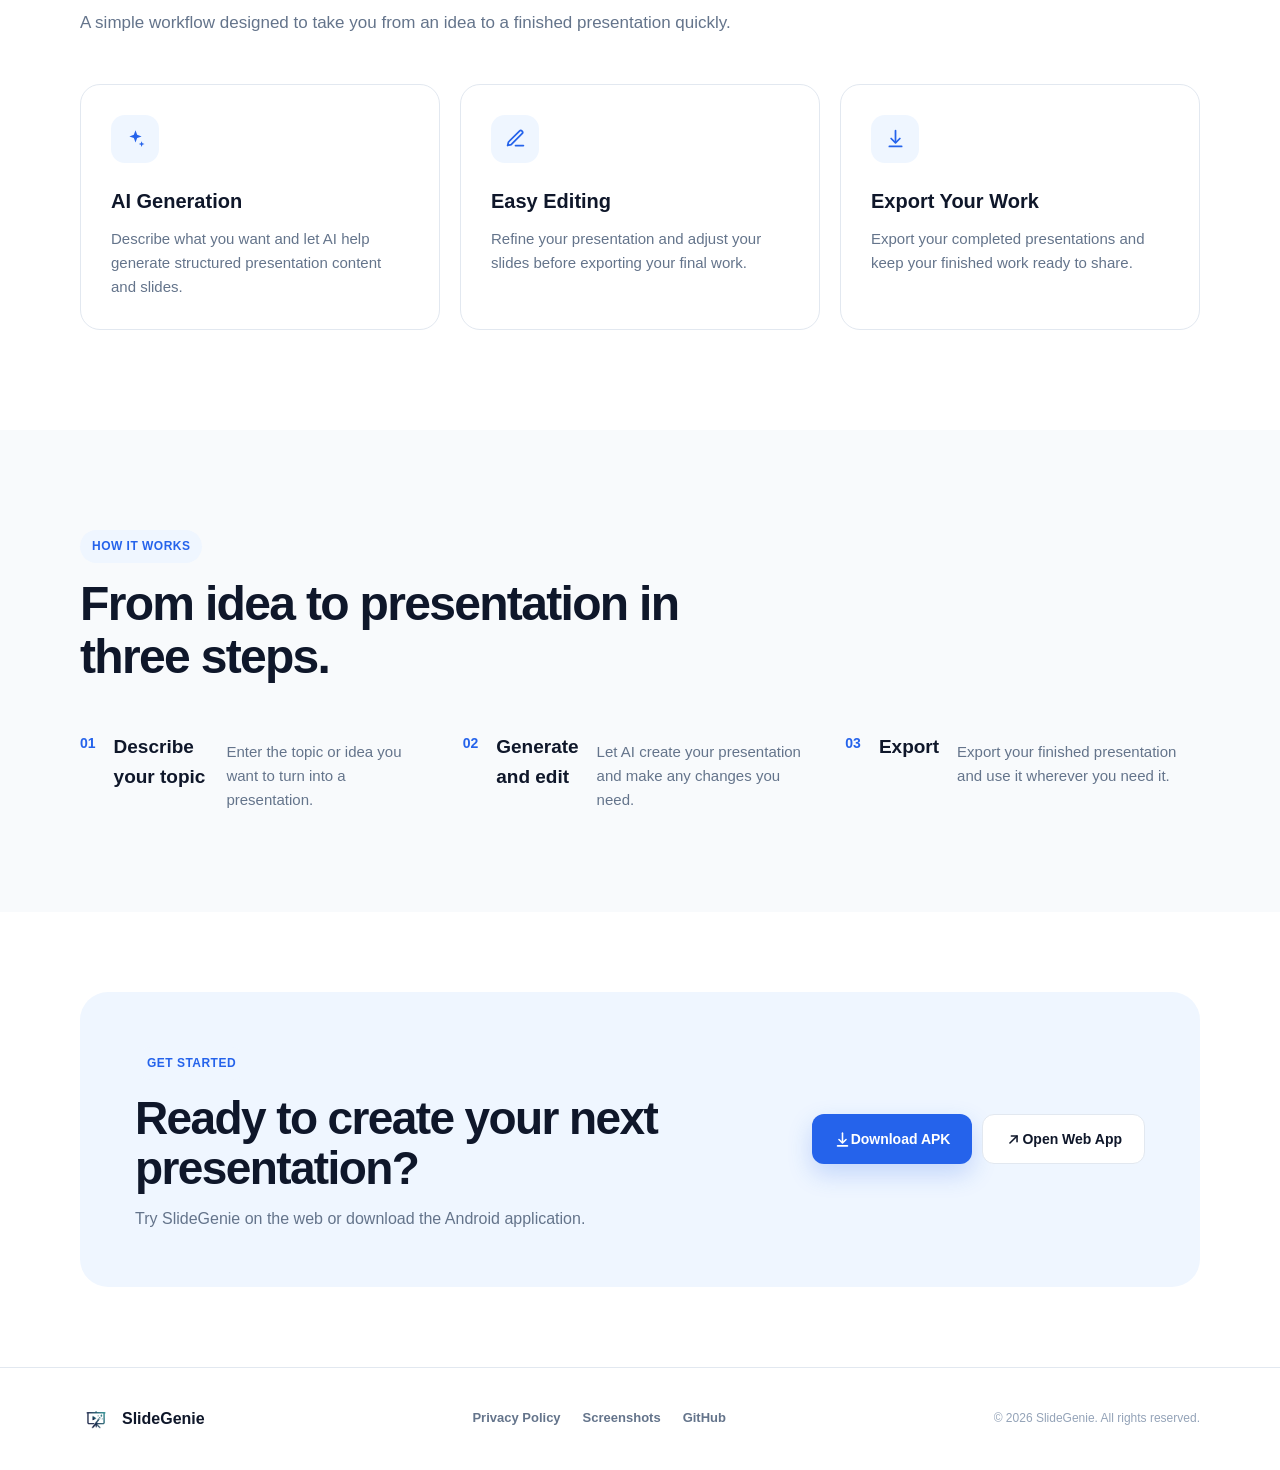
==== commit afea94d4: "Update button styles and footer HTML structure" ====
--- a/index.html
+++ b/index.html
@@ -356,7 +356,7 @@
         <div class="cta-buttons">
 
           <a
-            class="btn btn-light"
+            class="btn btn-primary"
             href="https://github.com/Harry-coder12/SlideGenie/releases"
             target="_blank"
             rel="noopener noreferrer"
@@ -371,7 +371,7 @@
             Download APK
           </a>
 
-          <a class="btn btn-outline" href="web/">
+          <a class="btn btn-secondary" href="web/">
             <svg width="17" height="17" viewBox="0 0 24 24" fill="none"
                  stroke="currentColor" stroke-width="2.2"
                  stroke-linecap="round" stroke-linejoin="round" aria-hidden="true">
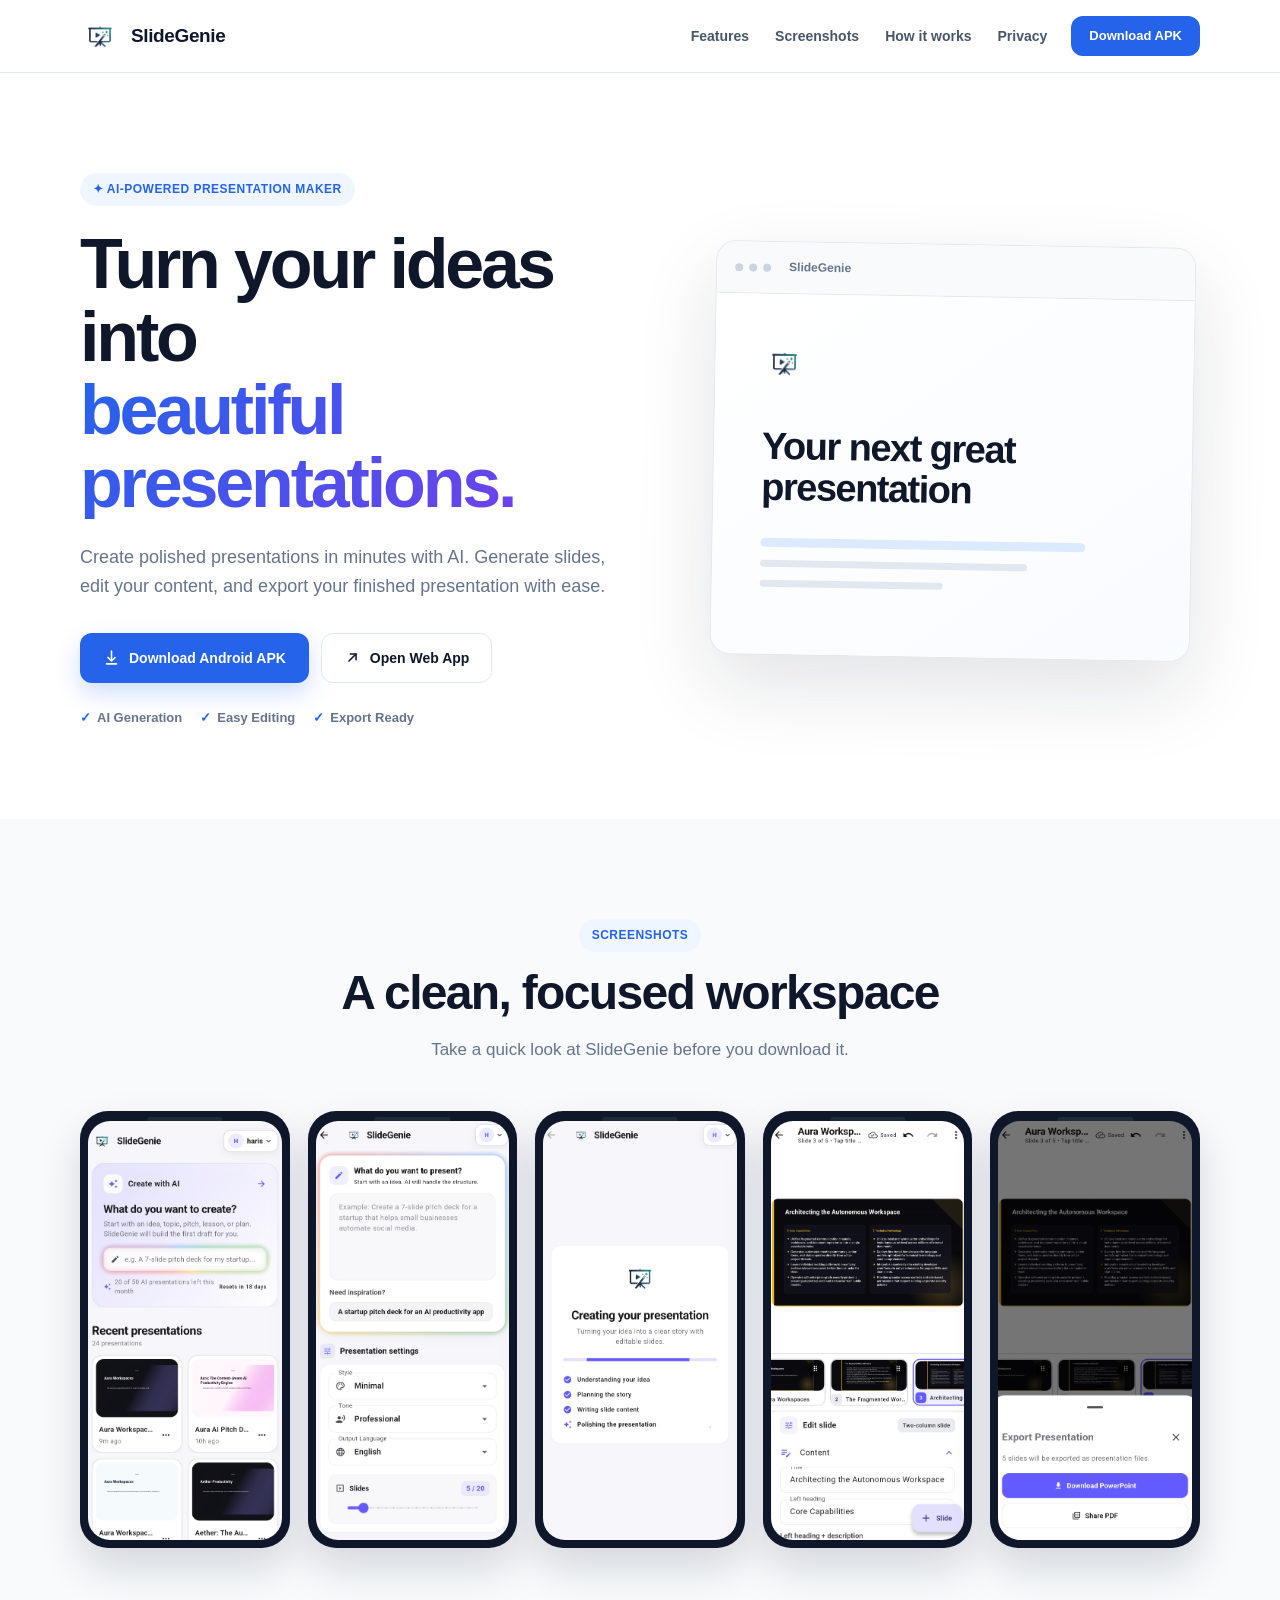
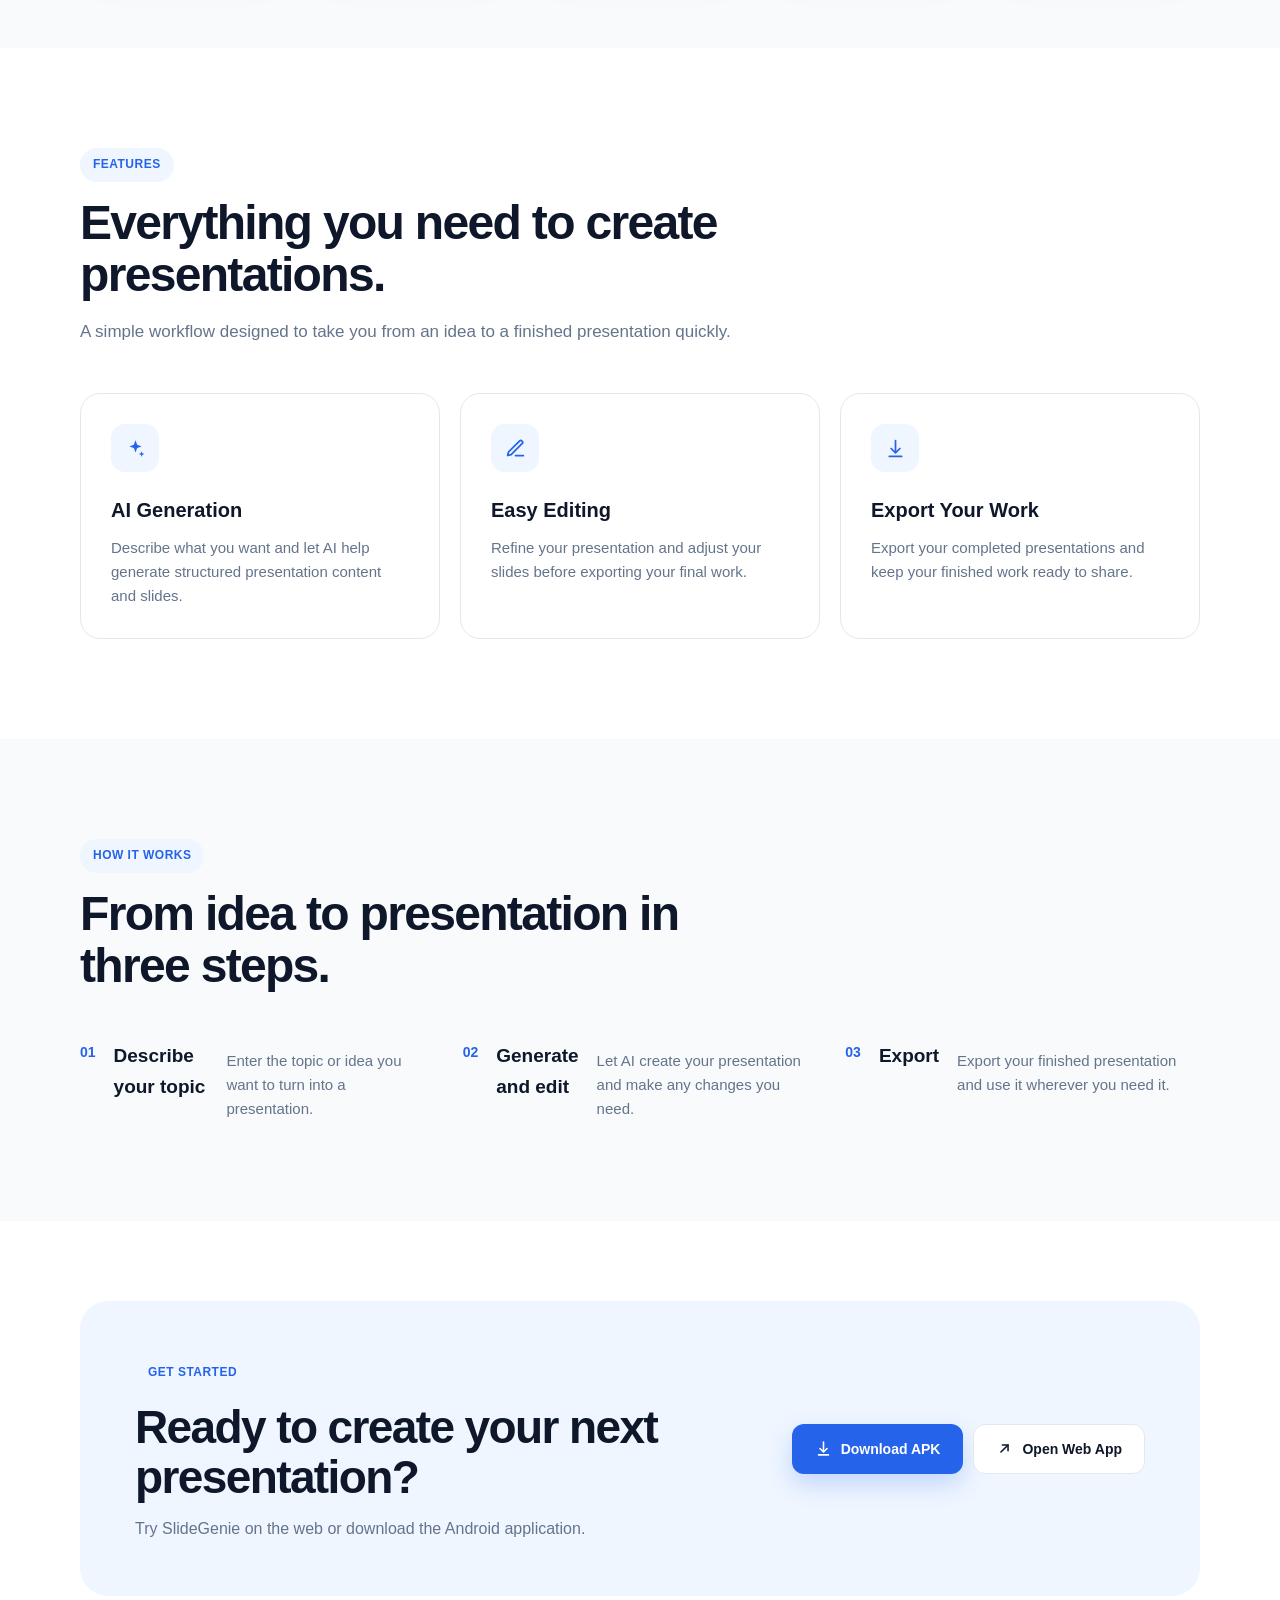
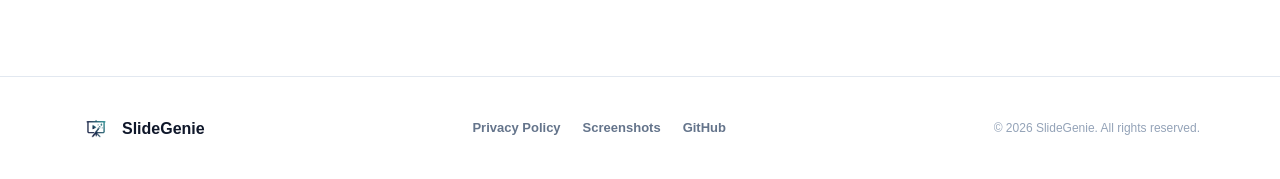
==== commit 21a1effa: "Update index.html" ====
--- a/index.html
+++ b/index.html
@@ -167,7 +167,7 @@
             <span class="notch"></span>
             <div class="phone-screen">
               <img
-                src="assets/screenshot-1.png"
+                src="assets/screenshot-1.jpg"
                 alt="SlideGenie — home screen"
                 loading="lazy"
                 onerror="this.closest('.phone-screen').classList.add('is-empty')"
@@ -181,7 +181,7 @@
             <span class="notch"></span>
             <div class="phone-screen">
               <img
-                src="assets/screenshot-2.png"
+                src="assets/screenshot-2.jpg"
                 alt="SlideGenie — topic input screen"
                 loading="lazy"
                 onerror="this.closest('.phone-screen').classList.add('is-empty')"
@@ -195,7 +195,7 @@
             <span class="notch"></span>
             <div class="phone-screen">
               <img
-                src="assets/screenshot-3.png"
+                src="assets/screenshot-3.jpg"
                 alt="SlideGenie — AI generating slides"
                 loading="lazy"
                 onerror="this.closest('.phone-screen').classList.add('is-empty')"
@@ -209,7 +209,7 @@
             <span class="notch"></span>
             <div class="phone-screen">
               <img
-                src="assets/screenshot-4.png"
+                src="assets/screenshot-4.jpg"
                 alt="SlideGenie — slide editor"
                 loading="lazy"
                 onerror="this.closest('.phone-screen').classList.add('is-empty')"
@@ -223,7 +223,7 @@
             <span class="notch"></span>
             <div class="phone-screen">
               <img
-                src="assets/screenshot-5.png"
+                src="assets/screenshot-5.jpg"
                 alt="SlideGenie — export presentation"
                 loading="lazy"
                 onerror="this.closest('.phone-screen').classList.add('is-empty')"
--- a/styles.css
+++ b/styles.css
@@ -1,548 +1,725 @@
+/* ============================================================
+   SlideGenie — Landing Page Styles
+   ============================================================ */
+
 :root {
---primary: #2563eb;
---primary-dark: #1d4ed8;
---text: #0f172a;
---muted: #64748b;
---border: #e2e8f0;
---background: #ffffff;
---soft: #f8fafc;
---radius: 20px;
-}
-
-* {
+  --primary: #2563eb;
+  --primary-dark: #1d4ed8;
+  --primary-soft: #eff6ff;
+  --accent: #7c3aed;
+  --text: #0f172a;
+  --muted: #64748b;
+  --border: #e2e8f0;
+  --background: #ffffff;
+  --soft: #f8fafc;
+  --radius-sm: 12px;
+  --radius-md: 20px;
+  --radius-lg: 28px;
+  --shadow-sm: 0 4px 12px rgba(15, 23, 42, 0.06);
+  --shadow-md: 0 10px 30px rgba(15, 23, 42, 0.08);
+  --shadow-lg: 0 30px 80px rgba(15, 23, 42, 0.12);
+  --container: 1120px;
+  --font: "Inter", -apple-system, BlinkMacSystemFont, "Segoe UI", Roboto, Arial, sans-serif;
+}
+
+/* ---------- Reset ---------- */
+*,
+*::before,
+*::after {
   box-sizing: border-box;
   margin: 0;
   padding: 0;
-  }
+}
 
 html {
-scroll-behavior: smooth;
+  scroll-behavior: smooth;
+  -webkit-text-size-adjust: 100%;
 }
 
 body {
-font-family:
-Inter,
--apple-system,
-BlinkMacSystemFont,
-"Segoe UI",
-Roboto,
-Arial,
-sans-serif;
-
-color: var(--text);
-background: var(--background);
-line-height: 1.6;
+  font-family: var(--font);
+  color: var(--text);
+  background: var(--background);
+  line-height: 1.6;
+  -webkit-font-smoothing: antialiased;
+}
+
+img {
+  max-width: 100%;
+  display: block;
 }
 
 a {
-color: inherit;
-text-decoration: none;
-}
-
+  color: inherit;
+  text-decoration: none;
+}
+
+ul {
+  list-style: none;
+}
+
+/* ---------- Container ---------- */
 .container {
-width: min(1120px, calc(100% - 40px));
-margin: 0 auto;
-}
-
-/* NAVBAR */
-
+  width: min(var(--container), calc(100% - 40px));
+  margin: 0 auto;
+}
+
+/* ============================================================
+   NAVBAR
+   ============================================================ */
 .navbar {
-position: sticky;
-top: 0;
-z-index: 100;
-background: rgba(255, 255, 255, 0.94);
-backdrop-filter: blur(14px);
-border-bottom: 1px solid var(--border);
+  position: sticky;
+  top: 0;
+  z-index: 100;
+  background: rgba(255, 255, 255, 0.92);
+  backdrop-filter: blur(14px);
+  -webkit-backdrop-filter: blur(14px);
+  border-bottom: 1px solid var(--border);
 }
 
 .nav-inner {
-height: 72px;
-display: flex;
-align-items: center;
-justify-content: space-between;
-gap: 30px;
+  height: 72px;
+  display: flex;
+  align-items: center;
+  justify-content: space-between;
+  gap: 24px;
 }
 
 .brand {
-display: flex;
-align-items: center;
-gap: 11px;
-font-size: 19px;
-font-weight: 800;
+  display: flex;
+  align-items: center;
+  gap: 11px;
+  font-size: 19px;
+  font-weight: 800;
+  letter-spacing: -0.02em;
 }
 
 .site-logo {
-width: 40px;
-height: 40px;
-object-fit: contain;
-border-radius: 11px;
+  width: 40px;
+  height: 40px;
+  object-fit: contain;
+  border-radius: 11px;
+}
+
+.nav-right {
+  display: flex;
+  align-items: center;
+  gap: 24px;
 }
 
 .nav-links {
-display: flex;
-align-items: center;
-gap: 28px;
-color: #475569;
-font-size: 14px;
-font-weight: 600;
+  display: flex;
+  align-items: center;
+  gap: 26px;
+  color: #475569;
+  font-size: 14px;
+  font-weight: 600;
+}
+
+.nav-links a {
+  transition: color 0.2s ease;
 }
 
 .nav-links a:hover {
-color: var(--primary);
-}
-
-/* HERO */
-
+  color: var(--primary);
+}
+
+.nav-cta {
+  display: inline-flex;
+  align-items: center;
+  padding: 10px 18px;
+  border-radius: var(--radius-sm);
+  background: var(--primary);
+  color: #fff;
+  font-size: 13px;
+  font-weight: 700;
+  transition: background 0.2s ease, transform 0.2s ease;
+}
+
+.nav-cta:hover {
+  background: var(--primary-dark);
+  transform: translateY(-1px);
+}
+
+/* ============================================================
+   HERO
+   ============================================================ */
 .hero {
-padding: 100px 0 90px;
-overflow: hidden;
+  padding: 100px 0 90px;
+  overflow: hidden;
 }
 
 .hero-grid {
-display: grid;
-grid-template-columns: 1.05fr 0.95fr;
-align-items: center;
-gap: 80px;
+  display: grid;
+  grid-template-columns: 1.05fr 0.95fr;
+  align-items: center;
+  gap: 80px;
 }
 
 .eyebrow {
-display: inline-flex;
-align-items: center;
-padding: 7px 12px;
-border-radius: 999px;
-background: #eff6ff;
-color: var(--primary);
-font-size: 12px;
-font-weight: 800;
-letter-spacing: 0.04em;
-text-transform: uppercase;
+  display: inline-flex;
+  align-items: center;
+  padding: 7px 13px;
+  border-radius: 999px;
+  background: var(--primary-soft);
+  color: var(--primary);
+  font-size: 12px;
+  font-weight: 800;
+  letter-spacing: 0.04em;
+  text-transform: uppercase;
 }
 
 .hero h1 {
-margin-top: 22px;
-font-size: clamp(42px, 6vw, 70px);
-line-height: 1.04;
-letter-spacing: -0.045em;
-font-weight: 850;
-}
-
-.hero h1 span {
-display: block;
-color: var(--primary);
+  margin-top: 22px;
+  font-size: clamp(42px, 6vw, 70px);
+  line-height: 1.04;
+  letter-spacing: -0.045em;
+  font-weight: 850;
+}
+
+.hero h1 .grad {
+  display: block;
+  background: linear-gradient(135deg, var(--primary), var(--accent));
+  -webkit-background-clip: text;
+  -webkit-text-fill-color: transparent;
+  background-clip: text;
+  color: transparent;
 }
 
 .hero p {
-max-width: 610px;
-margin-top: 24px;
-color: var(--muted);
-font-size: 18px;
+  max-width: 610px;
+  margin-top: 24px;
+  color: var(--muted);
+  font-size: 18px;
 }
 
 .hero-buttons {
-display: flex;
-flex-wrap: wrap;
-gap: 12px;
-margin-top: 32px;
-}
-
+  display: flex;
+  flex-wrap: wrap;
+  gap: 12px;
+  margin-top: 32px;
+}
+
+/* ---------- Buttons ---------- */
 .btn {
-display: inline-flex;
-align-items: center;
-justify-content: center;
-min-height: 50px;
-padding: 0 22px;
-border-radius: 12px;
-font-size: 14px;
-font-weight: 750;
-transition:
-transform 0.2s ease,
-box-shadow 0.2s ease,
-background 0.2s ease;
+  display: inline-flex;
+  align-items: center;
+  justify-content: center;
+  gap: 9px;
+  min-height: 50px;
+  padding: 0 22px;
+  border-radius: var(--radius-sm);
+  font-size: 14px;
+  font-weight: 750;
+  border: 1px solid transparent;
+  cursor: pointer;
+  transition: transform 0.2s ease, box-shadow 0.2s ease, background 0.2s ease;
 }
 
 .btn:hover {
-transform: translateY(-2px);
+  transform: translateY(-2px);
 }
 
 .btn-primary {
-background: var(--primary);
-color: white;
-box-shadow: 0 10px 25px rgba(37, 99, 235, 0.22);
+  background: var(--primary);
+  color: #fff;
+  box-shadow: 0 10px 25px rgba(37, 99, 235, 0.22);
 }
 
 .btn-primary:hover {
-background: var(--primary-dark);
+  background: var(--primary-dark);
 }
 
 .btn-secondary {
-background: white;
-color: var(--text);
-border: 1px solid var(--border);
+  background: #fff;
+  color: var(--text);
+  border-color: var(--border);
 }
 
 .btn-secondary:hover {
-box-shadow: 0 10px 25px rgba(15, 23, 42, 0.08);
-}
-
+  box-shadow: 0 10px 25px rgba(15, 23, 42, 0.08);
+}
+
+/* ---------- Trust row ---------- */
 .trust-row {
-display: flex;
-flex-wrap: wrap;
-gap: 18px;
-margin-top: 25px;
-color: #64748b;
-font-size: 13px;
-font-weight: 600;
-}
-
-.trust-row span::before {
-content: "✓";
-margin-right: 6px;
-color: var(--primary);
-}
-
-/* HERO VISUAL */
-
+  display: flex;
+  flex-wrap: wrap;
+  gap: 18px;
+  margin-top: 25px;
+  color: #64748b;
+  font-size: 13px;
+  font-weight: 600;
+}
+
+.trust-row li::before {
+  content: "✓";
+  margin-right: 6px;
+  color: var(--primary);
+  font-weight: 800;
+}
+
+/* ---------- Hero visual (presentation card) ---------- */
 .hero-visual {
-display: flex;
-justify-content: center;
+  display: flex;
+  justify-content: center;
 }
 
 .presentation-card {
-width: min(100%, 480px);
-border: 1px solid var(--border);
-border-radius: 24px;
-background: white;
-overflow: hidden;
-box-shadow:
-0 30px 80px rgba(15, 23, 42, 0.12),
-0 8px 25px rgba(15, 23, 42, 0.05);
-transform: rotate(1deg);
+  width: min(100%, 480px);
+  border: 1px solid var(--border);
+  border-radius: var(--radius-md);
+  background: #fff;
+  overflow: hidden;
+  box-shadow: var(--shadow-lg);
+  transform: rotate(1deg);
 }
 
 .presentation-topbar {
-height: 52px;
-display: flex;
-align-items: center;
-gap: 18px;
-padding: 0 18px;
-border-bottom: 1px solid var(--border);
-background: #f8fafc;
+  height: 52px;
+  display: flex;
+  align-items: center;
+  gap: 18px;
+  padding: 0 18px;
+  border-bottom: 1px solid var(--border);
+  background: #f8fafc;
 }
 
 .window-dots {
-display: flex;
-gap: 6px;
+  display: flex;
+  gap: 6px;
 }
 
 .window-dots span {
-width: 8px;
-height: 8px;
-border-radius: 50%;
-background: #cbd5e1;
+  width: 8px;
+  height: 8px;
+  border-radius: 50%;
+  background: #cbd5e1;
 }
 
 .presentation-title {
-color: #64748b;
-font-size: 12px;
-font-weight: 700;
+  color: #64748b;
+  font-size: 12px;
+  font-weight: 700;
 }
 
 .presentation-preview {
-min-height: 360px;
-padding: 48px;
-background: linear-gradient(
-145deg,
-#ffffff 0%,
-#f8fbff 100%
-);
+  min-height: 360px;
+  padding: 48px;
+  background: linear-gradient(145deg, #ffffff 0%, #f8fbff 100%);
 }
 
 .mock-logo {
-display: flex;
-align-items: center;
-margin-bottom: 42px;
+  display: flex;
+  align-items: center;
+  margin-bottom: 42px;
 }
 
 .mock-logo img {
-width: 42px;
-height: 42px;
-object-fit: contain;
-border-radius: 10px;
+  width: 42px;
+  height: 42px;
+  object-fit: contain;
+  border-radius: 10px;
 }
 
 .mock-heading {
-font-size: 38px;
-line-height: 1.08;
-font-weight: 850;
-letter-spacing: -0.04em;
+  font-size: 38px;
+  line-height: 1.08;
+  font-weight: 850;
+  letter-spacing: -0.04em;
 }
 
 .mock-line {
-width: 85%;
-height: 9px;
-margin-top: 30px;
-border-radius: 10px;
-background: #dbeafe;
+  width: 85%;
+  height: 9px;
+  margin-top: 30px;
+  border-radius: 10px;
+  background: #dbeafe;
 }
 
 .mock-small-line {
-width: 70%;
-height: 7px;
-margin-top: 13px;
-border-radius: 10px;
-background: #e2e8f0;
+  width: 70%;
+  height: 7px;
+  margin-top: 13px;
+  border-radius: 10px;
+  background: #e2e8f0;
 }
 
 .mock-small-line.short {
-width: 48%;
-}
-
-/* SECTIONS */
-
+  width: 48%;
+}
+
+/* ============================================================
+   SECTIONS (generic)
+   ============================================================ */
 .section {
-padding: 100px 0;
+  padding: 100px 0;
 }
 
 .section-alt {
-background: var(--soft);
+  background: var(--soft);
 }
 
 .section-heading {
-max-width: 700px;
-margin-bottom: 48px;
+  max-width: 700px;
+  margin-bottom: 48px;
+}
+
+.section-heading.center {
+  text-align: center;
+  margin-left: auto;
+  margin-right: auto;
 }
 
 .section-heading h2 {
-margin-top: 15px;
-font-size: clamp(32px, 4vw, 48px);
-line-height: 1.1;
-letter-spacing: -0.035em;
+  margin-top: 15px;
+  font-size: clamp(32px, 4vw, 48px);
+  line-height: 1.1;
+  letter-spacing: -0.035em;
 }
 
 .section-heading p {
-margin-top: 16px;
-color: var(--muted);
-font-size: 17px;
-}
-
-/* FEATURES */
-
+  margin-top: 16px;
+  color: var(--muted);
+  font-size: 17px;
+}
+
+/* ============================================================
+   SCREENSHOTS (phone mockups)
+   ============================================================ */
+.shots {
+  display: grid;
+  grid-template-columns: repeat(5, 1fr);
+  gap: 18px;
+  margin-top: 48px;
+}
+
+.shot {
+  margin: 0;
+}
+
+.phone {
+  position: relative;
+  background: #0f172a;
+  border-radius: 28px;
+  padding: 10px 8px 8px;
+  box-shadow: 0 20px 40px rgba(15, 23, 42, 0.15);
+  transition: transform 0.3s ease;
+}
+
+.shot:hover .phone {
+  transform: translateY(-6px);
+}
+
+.notch {
+  position: absolute;
+  top: 6px;
+  left: 50%;
+  transform: translateX(-50%);
+  width: 36%;
+  height: 5px;
+  background: #1e293b;
+  border-radius: 999px;
+}
+
+.phone-screen {
+  background: #f1f5f9;
+  border-radius: 22px;
+  overflow: hidden;
+  aspect-ratio: 9 / 19.5;
+  position: relative;
+}
+
+.phone-screen img {
+  width: 100%;
+  height: 100%;
+  object-fit: cover;
+  display: block;
+}
+
+.phone-screen.is-empty {
+  background: linear-gradient(135deg, #e2e8f0, #cbd5e1);
+}
+
+.phone-screen.is-empty::after {
+  content: "Screenshot";
+  position: absolute;
+  top: 50%;
+  left: 50%;
+  transform: translate(-50%, -50%);
+  color: #94a3b8;
+  font-size: 12px;
+  font-weight: 600;
+  letter-spacing: 0.04em;
+  text-transform: uppercase;
+}
+
+/* ============================================================
+   FEATURES
+   ============================================================ */
 .feature-grid {
-display: grid;
-grid-template-columns: repeat(3, 1fr);
-gap: 20px;
+  display: grid;
+  grid-template-columns: repeat(3, 1fr);
+  gap: 20px;
 }
 
 .feature-card {
-padding: 30px;
-border: 1px solid var(--border);
-border-radius: var(--radius);
-background: white;
+  padding: 30px;
+  border: 1px solid var(--border);
+  border-radius: var(--radius-md);
+  background: #fff;
+  transition: transform 0.25s ease, box-shadow 0.25s ease;
+}
+
+.feature-card:hover {
+  transform: translateY(-4px);
+  box-shadow: var(--shadow-md);
 }
 
 .feature-icon {
-width: 48px;
-height: 48px;
-display: flex;
-align-items: center;
-justify-content: center;
-border-radius: 14px;
-background: #eff6ff;
-color: var(--primary);
-font-size: 23px;
-font-weight: 800;
+  width: 48px;
+  height: 48px;
+  display: flex;
+  align-items: center;
+  justify-content: center;
+  border-radius: 14px;
+  background: var(--primary-soft);
+  color: var(--primary);
+  font-size: 23px;
+  font-weight: 800;
 }
 
 .feature-card h3 {
-margin-top: 22px;
-font-size: 20px;
+  margin-top: 22px;
+  font-size: 20px;
 }
 
 .feature-card p {
-margin-top: 10px;
-color: var(--muted);
-font-size: 15px;
-}
-
-/* STEPS */
-
+  margin-top: 10px;
+  color: var(--muted);
+  font-size: 15px;
+}
+
+/* ============================================================
+   STEPS (How it works)
+   ============================================================ */
 .steps {
-display: grid;
-grid-template-columns: repeat(3, 1fr);
-gap: 28px;
+  display: grid;
+  grid-template-columns: repeat(3, 1fr);
+  gap: 28px;
 }
 
 .step {
-display: flex;
-gap: 18px;
+  display: flex;
+  gap: 18px;
 }
 
 .step-number {
-flex-shrink: 0;
-color: var(--primary);
-font-size: 14px;
-font-weight: 850;
+  flex-shrink: 0;
+  color: var(--primary);
+  font-size: 14px;
+  font-weight: 850;
 }
 
 .step h3 {
-font-size: 19px;
+  font-size: 19px;
 }
 
 .step p {
-margin-top: 8px;
-color: var(--muted);
-font-size: 15px;
-}
-
-/* CTA */
-
+  margin-top: 8px;
+  color: var(--muted);
+  font-size: 15px;
+}
+
+/* ============================================================
+   CTA
+   ============================================================ */
 .cta-section {
-padding: 80px 0;
+  padding: 80px 0;
 }
 
 .cta-card {
-display: flex;
-align-items: center;
-justify-content: space-between;
-gap: 40px;
-padding: 55px;
-border-radius: 28px;
-background: #eff6ff;
+  display: flex;
+  align-items: center;
+  justify-content: space-between;
+  gap: 40px;
+  padding: 55px;
+  border-radius: var(--radius-lg);
+  background: var(--primary-soft);
+}
+
+.cta-text {
+  max-width: 650px;
 }
 
 .cta-card h2 {
-max-width: 650px;
-margin-top: 14px;
-font-size: clamp(30px, 4vw, 46px);
-line-height: 1.08;
-letter-spacing: -0.035em;
+  margin-top: 14px;
+  font-size: clamp(30px, 4vw, 46px);
+  line-height: 1.08;
+  letter-spacing: -0.035em;
 }
 
 .cta-card p {
-margin-top: 13px;
-color: var(--muted);
+  margin-top: 13px;
+  color: var(--muted);
 }
 
 .cta-buttons {
-display: flex;
-flex-wrap: wrap;
-gap: 10px;
-flex-shrink: 0;
-}
-
-/* FOOTER */
-
+  display: flex;
+  flex-wrap: wrap;
+  gap: 10px;
+  flex-shrink: 0;
+}
+
+/* ============================================================
+   FOOTER
+   ============================================================ */
 .footer {
-padding: 35px 0;
-border-top: 1px solid var(--border);
+  padding: 35px 0;
+  border-top: 1px solid var(--border);
 }
 
 .footer-inner {
-display: flex;
-align-items: center;
-justify-content: space-between;
-gap: 25px;
-flex-wrap: wrap;
+  display: flex;
+  align-items: center;
+  justify-content: space-between;
+  gap: 25px;
+  flex-wrap: wrap;
 }
 
 .footer-brand {
-display: flex;
-align-items: center;
-gap: 10px;
-font-weight: 800;
+  display: flex;
+  align-items: center;
+  gap: 10px;
+  font-weight: 800;
 }
 
 .footer-logo {
-width: 32px;
-height: 32px;
-object-fit: contain;
-border-radius: 8px;
+  width: 32px;
+  height: 32px;
+  object-fit: contain;
+  border-radius: 8px;
 }
 
 .footer-links {
-display: flex;
-gap: 22px;
-color: #64748b;
-font-size: 13px;
-font-weight: 600;
+  display: flex;
+  gap: 22px;
+  color: #64748b;
+  font-size: 13px;
+  font-weight: 600;
 }
 
 .footer-links a:hover {
-color: var(--primary);
+  color: var(--primary);
 }
 
 .copyright {
-color: #94a3b8;
-font-size: 12px;
-}
-
-/* RESPONSIVE */
-
+  color: #94a3b8;
+  font-size: 12px;
+}
+
+/* ============================================================
+   RESPONSIVE
+   ============================================================ */
+
+/* ---------- 1024px ---------- */
+@media (max-width: 1024px) {
+  .shots {
+    grid-template-columns: repeat(3, 1fr);
+  }
+}
+
+/* ---------- 900px ---------- */
 @media (max-width: 900px) {
-
-.hero {
-padding: 70px 0;
-}
-
-.hero-grid {
-grid-template-columns: 1fr;
-gap: 55px;
-}
-
-.hero-visual {
-justify-content: flex-start;
-}
-
-.feature-grid,
-.steps {
-grid-template-columns: 1fr;
-}
-
-.cta-card {
-flex-direction: column;
-align-items: flex-start;
-}
-
-}
-
+  .hero {
+    padding: 70px 0;
+  }
+
+  .hero-grid {
+    grid-template-columns: 1fr;
+    gap: 55px;
+  }
+
+  .hero-visual {
+    justify-content: flex-start;
+  }
+
+  .feature-grid,
+  .steps {
+    grid-template-columns: 1fr;
+  }
+
+  .cta-card {
+    flex-direction: column;
+    align-items: flex-start;
+  }
+
+  .nav-links {
+    display: none;
+  }
+}
+
+/* ---------- 650px ---------- */
 @media (max-width: 650px) {
-
-.container {
-width: min(100% - 28px, 1120px);
-}
-
-.nav-inner {
-height: 64px;
-}
-
-.nav-links {
-display: none;
-}
-
-.hero h1 {
-font-size: 43px;
-}
-
-.hero p {
-font-size: 16px;
-}
-
-.presentation-preview {
-min-height: 300px;
-padding: 32px;
-}
-
-.mock-heading {
-font-size: 29px;
-}
-
-.cta-card {
-padding: 32px;
-}
-
-.footer-inner {
-align-items: flex-start;
-flex-direction: column;
-}
-
-}
+  .container {
+    width: min(100% - 28px, var(--container));
+  }
+
+  .nav-inner {
+    height: 64px;
+  }
+
+  .nav-cta {
+    padding: 8px 14px;
+    font-size: 12px;
+  }
+
+  .hero h1 {
+    font-size: 43px;
+  }
+
+  .hero p {
+    font-size: 16px;
+  }
+
+  .presentation-preview {
+    min-height: 300px;
+    padding: 32px;
+  }
+
+  .mock-heading {
+    font-size: 29px;
+  }
+
+  .cta-card {
+    padding: 32px;
+  }
+
+  .footer-inner {
+    align-items: flex-start;
+    flex-direction: column;
+  }
+
+  .shots {
+    grid-template-columns: repeat(2, 1fr);
+    gap: 14px;
+  }
+}
+
+/* ---------- 480px ---------- */
+@media (max-width: 480px) {
+  .shots {
+    grid-template-columns: 1fr;
+    max-width: 260px;
+    margin-left: auto;
+    margin-right: auto;
+  }
+
+  .hero-buttons {
+    flex-direction: column;
+    align-items: stretch;
+  }
+
+  .btn {
+    width: 100%;
+  }
+}
